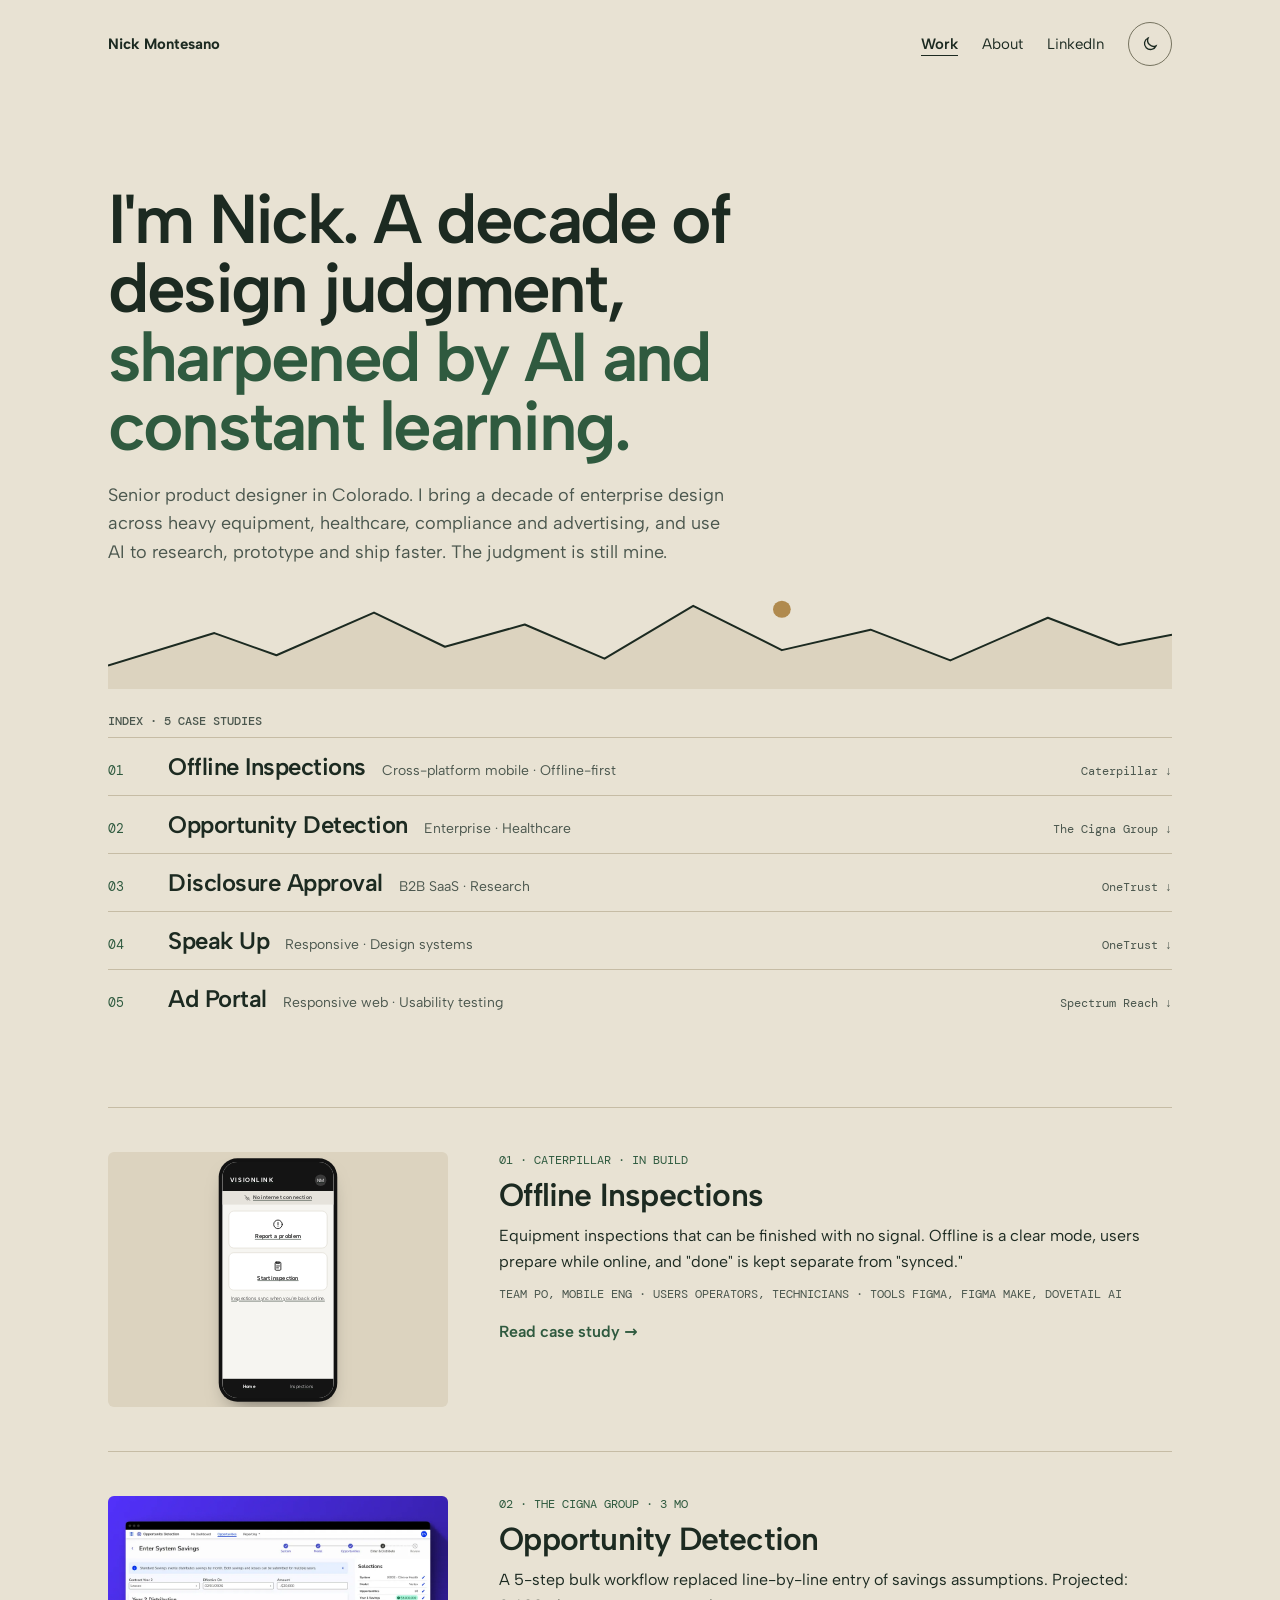
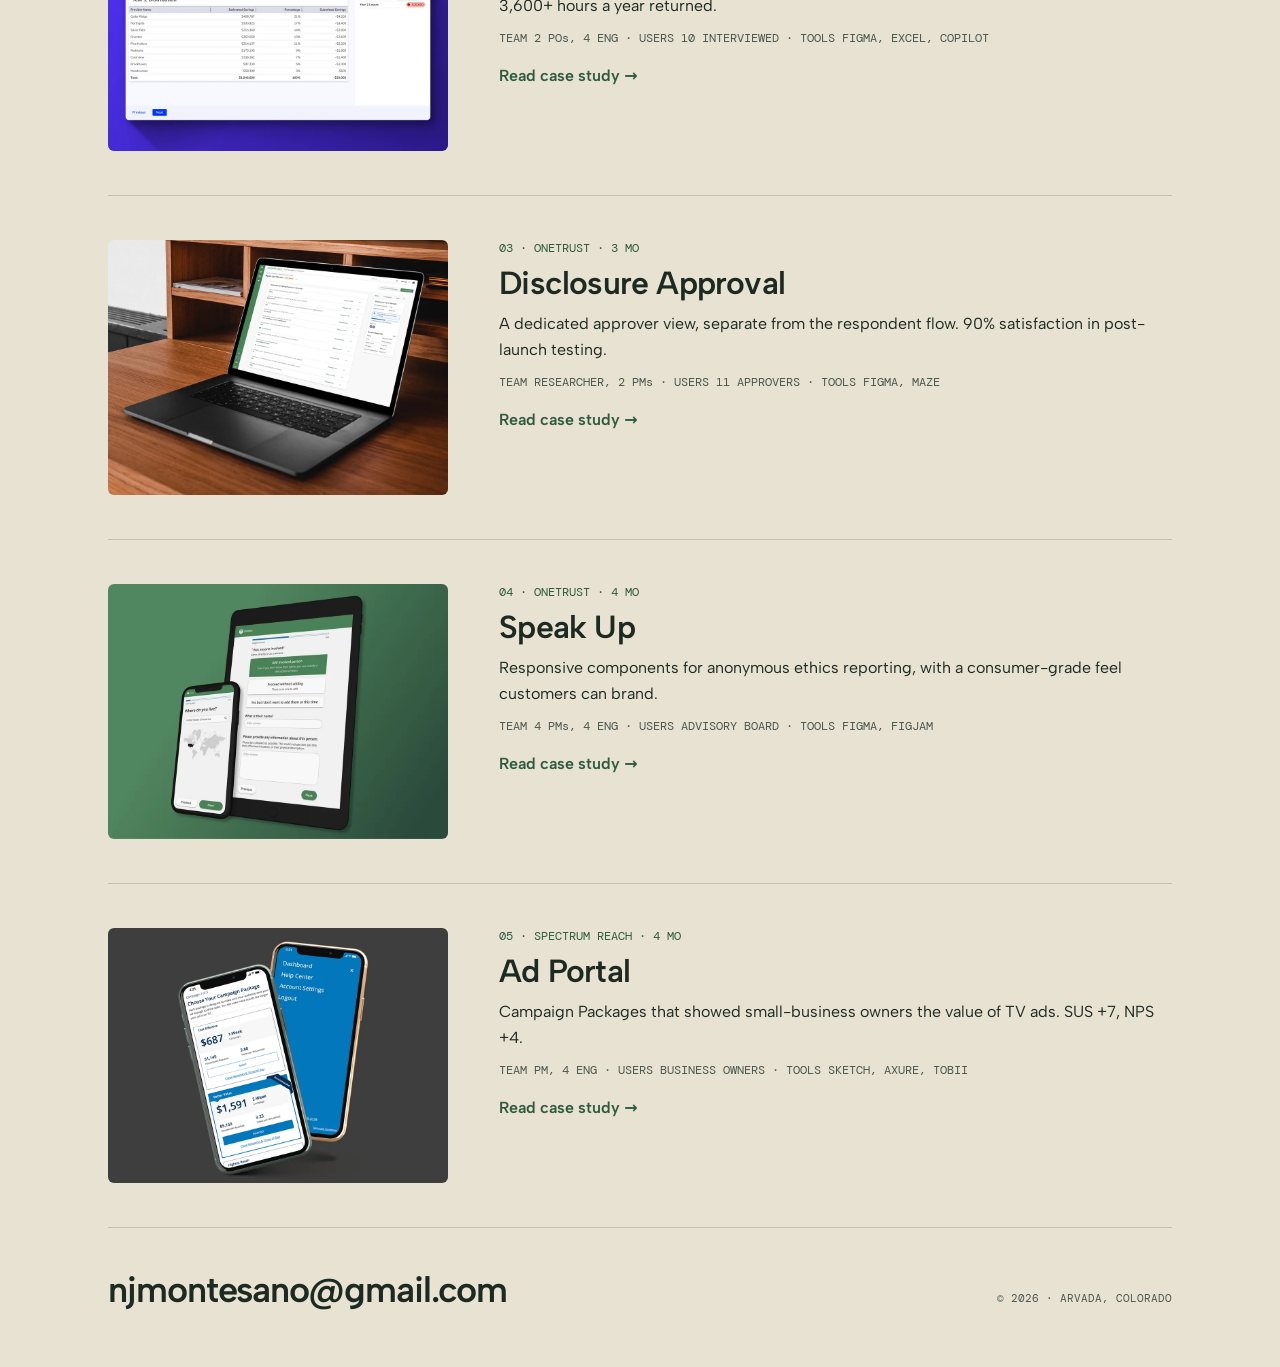
==== index.html @ 4adb637b "Launch V5 portfolio site" ====
<!doctype html>
<html lang="en">
<head>
<meta charset="utf-8">
<meta name="viewport" content="width=device-width, initial-scale=1">
<title>Nick Montesano — Senior Product Designer</title>
<meta name="description" content="Nick Montesano, senior product designer in Colorado. Enterprise UX across heavy equipment, healthcare, compliance and advertising.">
<meta property="og:title" content="Nick Montesano — Senior Product Designer">
<meta property="og:description" content="Nick Montesano, senior product designer in Colorado. Enterprise UX across heavy equipment, healthcare, compliance and advertising.">
<meta property="og:image" content="https://nickmontesano.com/og.jpg">
<meta property="og:type" content="website">
<meta name="twitter:card" content="summary_large_image">
<link rel="icon" href="/favicon.svg" type="image/svg+xml">
<script>try{var t=localStorage.getItem('theme');if(t)document.documentElement.dataset.theme=t;}catch(e){}</script>
<link rel="preconnect" href="https://fonts.googleapis.com">
<link rel="preconnect" href="https://fonts.gstatic.com" crossorigin>
<link href="https://fonts.googleapis.com/css2?family=Albert+Sans:wght@400;500;600;700&family=DM+Mono:wght@400;500&display=swap" rel="stylesheet">
<link rel="stylesheet" href="/site.css">
<style>.ph{flex:none;width:228px;height:468px;border-radius:36px;background:#121212;padding:7px;box-sizing:border-box;box-shadow:0 22px 40px -22px rgba(0,0,0,.55)}
.scr{width:100%;height:100%;border-radius:29px;overflow:hidden;background:#F6F5F1;color:#1B1B1B;display:flex;flex-direction:column;position:relative;font-family:'Albert Sans',system-ui,sans-serif;font-size:11px;line-height:1.35}
.hd{background:#141414;color:#fff;padding:24px 14px 10px;display:flex;justify-content:space-between;align-items:center}
.logo{font-weight:700;letter-spacing:.16em;font-size:12px}
.av{width:22px;height:22px;border-radius:50%;background:#3A3A3A;color:#fff;font-size:9px;display:flex;align-items:center;justify-content:center}
.off{display:flex;gap:5px;justify-content:center;align-items:center;padding:6px;background:#E6E3DC;font-size:10px;font-weight:600;color:#333}
.bd{flex:1;padding:12px;display:flex;flex-direction:column;gap:8px;overflow:hidden}
.card{background:#fff;border:1px solid #D6D2C8;border-radius:10px;padding:14px;display:flex;flex-direction:column;align-items:center;gap:6px;font-weight:600}
.nav{background:#141414;color:#BDBDBD;display:flex;justify-content:space-around;padding:9px 6px 16px;font-size:9px}
.nav .on{color:#fff;font-weight:700}
.row{background:#fff;border:1px solid #E1DED6;border-radius:8px;padding:8px 10px;display:flex;justify-content:space-between;align-items:center;gap:6px}
.row b{display:block;font-size:10.5px}
.sub{color:#555;font-size:9.5px}
.chip{flex:none;font-size:8.5px;font-weight:700;color:#1D5A32;background:#E1F1E5;border:1px solid #9CC9A8;border-radius:99px;padding:2px 6px}
.chip.wait{color:#6B4700;background:#FBEFD2;border-color:#E2C27A}
.seg{display:flex;background:#E6E3DC;border-radius:99px;padding:3px}
.seg span{flex:1;text-align:center;padding:5px;border-radius:99px;font-weight:600}
.seg .on{background:#141414;color:#fff}
.lab{font-size:8.5px;font-weight:700;letter-spacing:.07em;color:#555;text-transform:uppercase;margin-top:2px}
.srch{background:#fff;border:1px solid #D6D2C8;border-radius:99px;padding:6px 10px;color:#555}
.info{background:#E7EEF7;border:1px solid #A9BED8;border-radius:8px;padding:8px;font-size:9.5px;color:#1F3550}
.btnp{background:#F2B300;color:#141414;border-radius:8px;padding:9px;text-align:center;font-weight:700}
.btns{border:1px solid #141414;border-radius:8px;padding:9px;text-align:center;font-weight:700;background:#fff}
.empty{flex:1;display:flex;flex-direction:column;align-items:center;justify-content:center;text-align:center;gap:8px;padding:18px}
.empty .ic{width:56px;height:56px;border-radius:50%;background:#E6E3DC;display:flex;align-items:center;justify-content:center}
.del{color:#A1251C;font-weight:600;font-size:9.5px}
.ttl{background:#fff;padding:24px 14px 10px;text-align:center;font-weight:700;font-size:12px}
.tabs{display:flex;background:#fff;border-bottom:1px solid #E1DED6}
.tabs span{flex:1;text-align:center;padding:8px 4px;font-weight:600;color:#555}
.tabs .on{color:#141414;box-shadow:inset 0 -2px 0 #F2B300}
.qa{display:grid;grid-template-columns:repeat(4,1fr);gap:5px}
.qa span{background:#fff;border:1px solid #D6D2C8;border-radius:8px;padding:10px 2px;text-align:center;font-size:8.5px;font-weight:600}
.dim{position:absolute;inset:0;background:rgba(10,10,10,.55);display:flex;align-items:center;justify-content:center;padding:14px}
.dlg{background:#fff;border-radius:12px;padding:14px;display:flex;flex-direction:column;gap:8px;width:100%;box-sizing:border-box}
.toast{background:#E1F1E5;border:1px solid #9CC9A8;color:#1D5A32;border-radius:8px;padding:7px 9px;font-size:9.5px;font-weight:600}
</style>
<script src="/site.js" defer></script>
</head>
<body>
<a class="skip" href="#main">Skip to content</a>
<div class="wrap">
<header class="top">
<a href="/" class="brand">Nick Montesano</a>
<div class="top-r">
<nav aria-label="Primary"><a href="/" aria-current="page">Work</a><a href="/about">About</a><a href="https://www.linkedin.com/in/nick-montesano">LinkedIn</a></nav>
<button type="button" class="toggle" data-toggle aria-label="Switch to dark mode"><svg aria-hidden="true" viewBox="0 0 24 24" fill="none" stroke="currentColor" stroke-width="1.8" stroke-linecap="round"><path class="i-moon" d="M20 14.5A8 8 0 0 1 9.5 4a8 8 0 1 0 10.5 10.5Z"></path><path class="i-sun" d="M12 4V2 M12 22v-2 M4 12H2 M22 12h-2 M5.6 5.6 4.2 4.2 M19.8 19.8l-1.4-1.4 M5.6 18.4l-1.4 1.4 M19.8 4.2l-1.4 1.4 M12 8a4 4 0 1 0 0 8a4 4 0 1 0 0-8"></path></svg></button>
</div>
</header>
<main id="main">
<section class="intro">
<h1>I'm Nick. A decade of design judgment, <span class="acc">sharpened by AI and constant learning.</span></h1>
<p>Senior product designer in Colorado. I bring a decade of enterprise design across heavy equipment, healthcare, compliance and advertising, and use AI to research, prototype and ship faster. The judgment is still mine.</p>
</section>
<svg class="ridge-svg" aria-hidden="true" viewBox="0 0 1200 120" preserveAspectRatio="none" fill="none">
<path d="M0 120 L0 92 L120 54 L190 80 L300 30 L380 70 L470 44 L560 84 L660 22 L760 74 L860 50 L950 86 L1060 36 L1140 68 L1200 56 L1200 120 Z" fill="var(--surface)"></path>
<path class="ridge" d="M0 92 L120 54 L190 80 L300 30 L380 70 L470 44 L560 84 L660 22 L760 74 L860 50 L950 86 L1060 36 L1140 68 L1200 56" stroke="var(--ink)" stroke-width="2" stroke-linejoin="round" vector-effect="non-scaling-stroke"></path>
<circle cx="760" cy="26" r="10" fill="var(--tan)"></circle>
</svg>
<nav class="index" aria-labelledby="s-index">
<h2 id="s-index" class="mono small mut">INDEX · 5 CASE STUDIES</h2>
<a class="idx-row lnk" href="#offline-inspections"><span class="mono acc">01</span><span class="row-m"><span class="row-t">Offline Inspections</span><span class="row-g">Cross-platform mobile · Offline-first</span></span><span class="mono small mut">Caterpillar <span class="arw">↓</span></span></a><a class="idx-row lnk" href="#opportunity-detection"><span class="mono acc">02</span><span class="row-m"><span class="row-t">Opportunity Detection</span><span class="row-g">Enterprise · Healthcare</span></span><span class="mono small mut">The Cigna Group <span class="arw">↓</span></span></a><a class="idx-row lnk" href="#disclosure-approval"><span class="mono acc">03</span><span class="row-m"><span class="row-t">Disclosure Approval</span><span class="row-g">B2B SaaS · Research</span></span><span class="mono small mut">OneTrust <span class="arw">↓</span></span></a><a class="idx-row lnk" href="#speak-up"><span class="mono acc">04</span><span class="row-m"><span class="row-t">Speak Up</span><span class="row-g">Responsive · Design systems</span></span><span class="mono small mut">OneTrust <span class="arw">↓</span></span></a><a class="idx-row lnk" href="#ad-portal"><span class="mono acc">05</span><span class="row-m"><span class="row-t">Ad Portal</span><span class="row-g">Responsive web · Usability testing</span></span><span class="mono small mut">Spectrum Reach <span class="arw">↓</span></span></a>
</nav>
<section aria-label="Case studies" class="projs">
<article id="offline-inspections" class="rise proj">
<a class="thumb-wrap" href="/offline-inspections" tabindex="-1" aria-hidden="true"><div class="thumb"><div class="thumb-phone" aria-hidden="true"><div class="ph"><div class="scr">
<div class="hd"><span class="logo">VISIONLINK</span><span class="av">NM</span></div>
<div class="off"><svg viewBox="0 0 24 24" width="12" height="12" fill="none" stroke="currentColor" stroke-width="2" stroke-linecap="round"><path d="M2 2l20 20M8.5 16.5a5 5 0 0 1 7 0M5 12.6a10 10 0 0 1 4-2.4M19 12.6a10 10 0 0 0-2.5-1.7M12 20h.01"></path></svg>No internet connection</div>
<div class="bd">
<div class="card"><svg viewBox="0 0 24 24" width="22" height="22" fill="none" stroke="currentColor" stroke-width="1.8" stroke-linecap="round"><circle cx="12" cy="12" r="9"></circle><path d="M12 8v5M12 16h.01"></path></svg>Report a problem</div>
<div class="card"><svg viewBox="0 0 24 24" width="22" height="22" fill="none" stroke="currentColor" stroke-width="1.8" stroke-linecap="round"><rect x="6" y="4" width="12" height="17" rx="2"></rect><path d="M9 4h6v3H9zM9 12h6M9 16h4"></path></svg>Start inspection</div>
<p class="sub" style="margin: 2px 0 0; text-align: center">Inspections sync when you're back online.</p>
</div>
<div class="nav"><span class="on">Home</span><span>Inspections</span></div>
</div></div></div></div></a>
<div class="proj-b">
<span class="mono acc small">01 · CATERPILLAR · IN BUILD</span>
<h2>Offline Inspections</h2>
<p>Equipment inspections that can be finished with no signal. Offline is a clear mode, users prepare while online, and &quot;done&quot; is kept separate from &quot;synced.&quot;</p>
<p class="mono small mut">TEAM PO, MOBILE ENG · USERS OPERATORS, TECHNICIANS · TOOLS FIGMA, FIGMA MAKE, DOVETAIL AI</p>
<a class="lnk cta" href="/offline-inspections"><span class="ul">Read case study</span> <span class="arw">→</span></a>
</div>
</article><article id="opportunity-detection" class="rise proj">
<a class="thumb-wrap" href="/opportunity-detection" tabindex="-1" aria-hidden="true"><div class="thumb"><img src="/thumb-opportunity-detection.webp" width="1000" height="750" loading="lazy" decoding="async" alt=""></div></a>
<div class="proj-b">
<span class="mono acc small">02 · THE CIGNA GROUP · 3 MO</span>
<h2>Opportunity Detection</h2>
<p>A 5-step bulk workflow replaced line-by-line entry of savings assumptions. Projected: 3,600+ hours a year returned.</p>
<p class="mono small mut">TEAM 2 POs, 4 ENG · USERS 10 INTERVIEWED · TOOLS FIGMA, EXCEL, COPILOT</p>
<a class="lnk cta" href="/opportunity-detection"><span class="ul">Read case study</span> <span class="arw">→</span></a>
</div>
</article><article id="disclosure-approval" class="rise proj">
<a class="thumb-wrap" href="/disclosure-approval" tabindex="-1" aria-hidden="true"><div class="thumb"><img src="/thumb-disclosure-approval.webp" width="1000" height="750" loading="lazy" decoding="async" alt=""></div></a>
<div class="proj-b">
<span class="mono acc small">03 · ONETRUST · 3 MO</span>
<h2>Disclosure Approval</h2>
<p>A dedicated approver view, separate from the respondent flow. 90% satisfaction in post-launch testing.</p>
<p class="mono small mut">TEAM RESEARCHER, 2 PMs · USERS 11 APPROVERS · TOOLS FIGMA, MAZE</p>
<a class="lnk cta" href="/disclosure-approval"><span class="ul">Read case study</span> <span class="arw">→</span></a>
</div>
</article><article id="speak-up" class="rise proj">
<a class="thumb-wrap" href="/speak-up" tabindex="-1" aria-hidden="true"><div class="thumb"><img src="/thumb-speak-up.webp" width="1000" height="750" loading="lazy" decoding="async" alt=""></div></a>
<div class="proj-b">
<span class="mono acc small">04 · ONETRUST · 4 MO</span>
<h2>Speak Up</h2>
<p>Responsive components for anonymous ethics reporting, with a consumer-grade feel customers can brand.</p>
<p class="mono small mut">TEAM 4 PMs, 4 ENG · USERS ADVISORY BOARD · TOOLS FIGMA, FIGJAM</p>
<a class="lnk cta" href="/speak-up"><span class="ul">Read case study</span> <span class="arw">→</span></a>
</div>
</article><article id="ad-portal" class="rise proj">
<a class="thumb-wrap" href="/ad-portal" tabindex="-1" aria-hidden="true"><div class="thumb"><img src="/thumb-ad-portal.webp" width="1000" height="750" loading="lazy" decoding="async" alt=""></div></a>
<div class="proj-b">
<span class="mono acc small">05 · SPECTRUM REACH · 4 MO</span>
<h2>Ad Portal</h2>
<p>Campaign Packages that showed small-business owners the value of TV ads. SUS +7, NPS +4.</p>
<p class="mono small mut">TEAM PM, 4 ENG · USERS BUSINESS OWNERS · TOOLS SKETCH, AXURE, TOBII</p>
<a class="lnk cta" href="/ad-portal"><span class="ul">Read case study</span> <span class="arw">→</span></a>
</div>
</article>
</section>
</main>
<footer class="foot">
<a href="mailto:njmontesano@gmail.com" class="mail">njmontesano@gmail.com</a>
<span class="mono small">© 2026 · ARVADA, COLORADO</span>
</footer>
</div>
</body>
</html>
---- site.css ----
:root{--bg:#E8E2D3;--surface:#DCD3BF;--media:#CFC5AE;--ink:#1C2A21;--muted:#4B574E;--line:#C6BCA5;--ctrl:#76735F;--accent:#2F5A3F;--tan:#B08A4E;--takeBg:#1C2A21;--takeInk:#E8E2D3;--takeNum:#C9A86E;--fast:150ms;--base:300ms;--out:cubic-bezier(.2,.7,.2,1);color-scheme:light}
@media (prefers-color-scheme:dark){:root:not([data-theme="light"]){--bg:#141C17;--surface:#1F2A23;--media:#2A372E;--ink:#E9E2D0;--muted:#AEB4A5;--line:#2F3B33;--ctrl:#6E7D72;--accent:#A7CBAE;--tan:#C9A86E;--takeBg:#C9A86E;--takeInk:#141C17;--takeNum:#141C17;color-scheme:dark}}
:root[data-theme="dark"]{--bg:#141C17;--surface:#1F2A23;--media:#2A372E;--ink:#E9E2D0;--muted:#AEB4A5;--line:#2F3B33;--ctrl:#6E7D72;--accent:#A7CBAE;--tan:#C9A86E;--takeBg:#C9A86E;--takeInk:#141C17;--takeNum:#141C17;color-scheme:dark}
*{box-sizing:border-box}
html{-webkit-text-size-adjust:100%}
body{margin:0;background:var(--bg);color:var(--ink);font-family:'Albert Sans',system-ui,sans-serif;transition:background-color var(--base) ease,color var(--base) ease}
a{color:inherit}
a:focus-visible,button:focus-visible{outline:2px solid currentColor;outline-offset:3px;border-radius:4px}
img{max-width:100%;height:auto;display:block}
.skip{position:absolute;left:-999px;top:8px;background:var(--ink);color:var(--bg);padding:8px 12px;border-radius:4px;z-index:10}
.skip:focus{left:8px}
.wrap{max-width:1160px;margin:0 auto;padding:0 clamp(16px,4vw,48px)}
.mono{font-family:'DM Mono',monospace}
.small{font-size:12px}
.mut{color:var(--muted)}
.acc{color:var(--accent)}
.lnk{text-decoration:none}
.lnk .arw{display:inline-block;transition:transform var(--fast) var(--out)}
.lnk:hover .arw{transform:translateX(5px)}
.lnk:hover .ul{text-decoration:underline;text-underline-offset:4px}

/* header */
.top{display:flex;flex-wrap:wrap;justify-content:space-between;align-items:center;gap:16px;padding:22px 0;font-size:15px}
.brand{text-decoration:none;font-weight:700}
.top-r{display:flex;flex-wrap:wrap;align-items:center;gap:24px}
.top nav{display:flex;flex-wrap:wrap;gap:24px}
.top nav a{text-decoration:none;padding:10px 0}
.top nav a[aria-current="page"]{text-decoration:underline;text-underline-offset:6px;font-weight:600}
.toggle{width:44px;height:44px;border-radius:50%;border:1px solid var(--ctrl);background:transparent;color:var(--ink);cursor:pointer;display:inline-flex;align-items:center;justify-content:center}
.toggle svg{width:18px;height:18px}
.toggle .i-sun{display:none}
:root[data-theme="dark"] .toggle .i-sun{display:inline}
:root[data-theme="dark"] .toggle .i-moon{display:none}
@media (prefers-color-scheme:dark){:root:not([data-theme]) .toggle .i-sun{display:inline}:root:not([data-theme]) .toggle .i-moon{display:none}}

/* home */
.intro{padding:clamp(48px,8vw,96px) 0 0;display:flex;flex-direction:column;gap:20px}
.intro h1{margin:0;font-weight:600;font-size:clamp(38px,5.4vw,72px);line-height:1;letter-spacing:-.04em;max-width:18ch}
.intro p{margin:0;font-size:18px;line-height:1.6;color:var(--muted);max-width:56ch}
.intro.about h1{font-size:clamp(34px,4.6vw,60px);line-height:1.04;letter-spacing:-.035em;max-width:22ch}
.ridge-svg{display:block;width:100%;height:clamp(56px,8vw,110px);margin-top:20px}
.ridge{stroke-dasharray:1600;stroke-dashoffset:1600;animation:draw 2200ms var(--out) 150ms forwards}
@keyframes draw{to{stroke-dashoffset:0}}
.index{padding:24px 0 clamp(48px,7vw,80px);display:flex;flex-direction:column}
.index h2{margin:0 0 8px;font-weight:500}
.idx-row{display:grid;grid-template-columns:44px minmax(0,1fr) auto;gap:16px;align-items:baseline;padding:14px 0;border-top:1px solid var(--line);transition:padding var(--base) var(--out)}
.idx-row:hover{padding-left:10px}
.idx-row .acc{font-size:13px}
.row-m{display:flex;flex-wrap:wrap;align-items:baseline;gap:4px 16px}
.row-t{font-size:clamp(19px,2vw,24px);font-weight:600;letter-spacing:-.02em}
.row-g{font-size:14px;color:var(--muted)}
.projs{display:flex;flex-direction:column}
.proj{display:flex;flex-wrap:wrap;gap:20px clamp(28px,4vw,56px);align-items:start;padding:clamp(28px,4vw,44px) 0;border-top:1px solid var(--line)}
.thumb-wrap{flex:0 1 340px;min-width:240px;overflow:hidden;border-radius:6px;display:block}
.thumb{aspect-ratio:4/3;background:var(--surface);display:flex;align-items:center;justify-content:center;transition:transform 400ms var(--out);overflow:hidden}
.thumb img{width:100%;height:100%;object-fit:cover}
.proj:hover .thumb{transform:scale(1.03)}
.thumb-phone{transform:scale(.52);transform-origin:center}
.proj-b{flex:1 1 420px;min-width:0;display:flex;flex-direction:column;gap:10px}
.proj-b h2{margin:0;font-weight:600;font-size:clamp(24px,2.6vw,32px);letter-spacing:-.025em;line-height:1.1}
.proj-b p{margin:0;font-size:16px;line-height:1.6}
.proj-b p.mono{font-size:12px}
.cta{align-self:flex-start;font-weight:600;padding:8px 0;color:var(--accent)}
.photos{display:grid;grid-template-columns:repeat(auto-fit,minmax(min(100%,260px),1fr));gap:14px;padding:clamp(32px,5vw,56px) 0 clamp(64px,9vw,112px)}
.ph-card{margin:0;border-radius:6px;overflow:hidden;background:var(--surface);aspect-ratio:4/5}
.ph-card img{width:100%;height:100%;object-fit:cover}

/* case study */
.case-hero{padding:clamp(40px,7vw,88px) 0 28px;display:flex;flex-direction:column;gap:16px}
.case-hero h1{margin:0;font-weight:600;font-size:clamp(40px,6vw,80px);line-height:.98;letter-spacing:-.045em}
.case-hero .sub{margin:0;font-size:clamp(18px,1.7vw,21px);line-height:1.5;color:var(--muted);max-width:52ch}
.eyebrow{font-size:12px;color:var(--accent)}
.fig{margin:8px 0 0;border-radius:6px;overflow:hidden;background:var(--surface)}
.fig.hero{margin:0 0 28px}
.fig img{width:100%}
.take{background:var(--takeBg);color:var(--takeInk);border-radius:6px;padding:clamp(24px,4vw,40px);display:flex;flex-direction:column;gap:22px;margin-bottom:14px}
.take h2{margin:0;font-size:12px;font-weight:500;color:var(--takeNum)}
.take ol{margin:0;padding:0;list-style:none;display:grid;grid-template-columns:repeat(auto-fit,minmax(min(100%,280px),1fr));gap:24px 40px}
.take li{display:flex;flex-direction:column;gap:8px}
.take .num{font-size:36px;font-weight:700;line-height:1;color:var(--takeNum)}
.tk-t{font-size:20px;line-height:1.38;font-weight:600}
.tk-d{font-size:16px;line-height:1.55;opacity:.9}
.case-grid{display:flex;flex-wrap:wrap;gap:40px clamp(40px,6vw,80px);padding:clamp(48px,7vw,88px) 0}
.glance{flex:1 1 240px;max-width:300px;display:flex;flex-direction:column;gap:14px;font-size:15px;line-height:1.5;align-self:flex-start}
@media (min-width:900px){.glance{position:sticky;top:24px}}
.glance h2{margin:0;font-size:12px;font-weight:500;color:var(--muted)}
.glance .g,.glance>div{padding-top:12px;border-top:1px solid var(--line)}
.glance .lab{display:block;font-size:11px;color:var(--muted)}
.glance ul{margin:4px 0 0;padding-left:18px;display:flex;flex-direction:column;gap:2px}
.prose{flex:999 1 560px;min-width:0;display:flex;flex-direction:column;gap:16px;font-size:17px;line-height:1.65}
.prose h2{margin:36px 0 0;font-weight:600;font-size:clamp(24px,2.6vw,32px);letter-spacing:-.03em;line-height:1.12}
.prose h2:first-child{margin-top:0}
.prose p{margin:0;max-width:62ch}
.prose .lead-in{font-weight:600;font-size:19px;margin-top:8px}
.prose ul{margin:0;padding-left:20px;display:flex;flex-direction:column;gap:8px;max-width:62ch}
.prose blockquote{margin:12px 0;padding:4px 0 4px 20px;border-left:3px solid var(--tan);font-size:clamp(20px,2vw,24px);line-height:1.4;font-weight:500}
.prose blockquote p{margin:0}
.prose blockquote cite{display:block;margin-top:10px;font-style:normal;font-size:14px;color:var(--muted)}
.prose.v5{gap:clamp(48px,6vw,72px)}
.prose.v5 h2{margin:0}
.prose.v5 article{display:flex;flex-direction:column;gap:14px}
.block{padding:clamp(48px,7vw,80px) 0;border-top:2px solid var(--ink);display:flex;flex-direction:column;gap:20px}
.block.thin{border-top:1px solid var(--line)}
.block ul{font-size:17px;line-height:1.6}
.sec-t,#c-out{margin:0;font-weight:600;font-size:32px;letter-spacing:-.03em}
.tbl{overflow-x:auto;border:1px solid var(--line);border-radius:6px}
.tbl table{width:100%;min-width:560px;border-collapse:collapse;font-size:16px;line-height:1.5}
.tbl th{text-align:left;font-size:12px;color:var(--muted);padding:12px 16px;font-weight:500}
.tbl td{padding:14px 16px;border-top:1px solid var(--line)}
.tbl .ov{font-size:24px;font-weight:600;letter-spacing:-.03em;white-space:nowrap}
.tbl .oc{font-size:12px;color:var(--accent)}
.lrn{display:grid;grid-template-columns:repeat(auto-fit,minmax(min(100%,260px),1fr));gap:8px 32px;padding:18px 0;border-top:1px solid var(--line)}
.lrn-t{margin:0;font-size:20px;line-height:1.35;font-weight:600}
.lrn-d{margin:0;font-size:16px;line-height:1.6;color:var(--muted)}
.next{display:flex;flex-wrap:wrap;justify-content:space-between;align-items:baseline;gap:16px;padding:40px 0 56px;border-top:2px solid var(--ink)}
.next>span:first-child{display:flex;flex-direction:column;gap:6px}
.next-t{font-size:clamp(28px,4vw,48px);font-weight:600;letter-spacing:-.04em}
.next .arw{font-size:32px}

/* footer */
.foot{padding:40px 0 56px;border-top:1px solid var(--line);display:flex;flex-wrap:wrap;justify-content:space-between;align-items:baseline;gap:20px}
.mail{font-size:clamp(22px,3vw,36px);font-weight:600;letter-spacing:-.03em;text-decoration:none;overflow-wrap:anywhere}
.foot .small{font-size:11px;color:var(--muted)}

@supports (animation-timeline:view()){
.rise{animation:up linear both;animation-timeline:view();animation-range:entry 0% entry 40%}
@keyframes up{from{opacity:0;transform:translateY(14px)}to{opacity:1;transform:none}}
}
@media (prefers-reduced-motion:reduce){*,*::before,*::after{animation:none!important;transition:none!important}.ridge{stroke-dashoffset:0}}
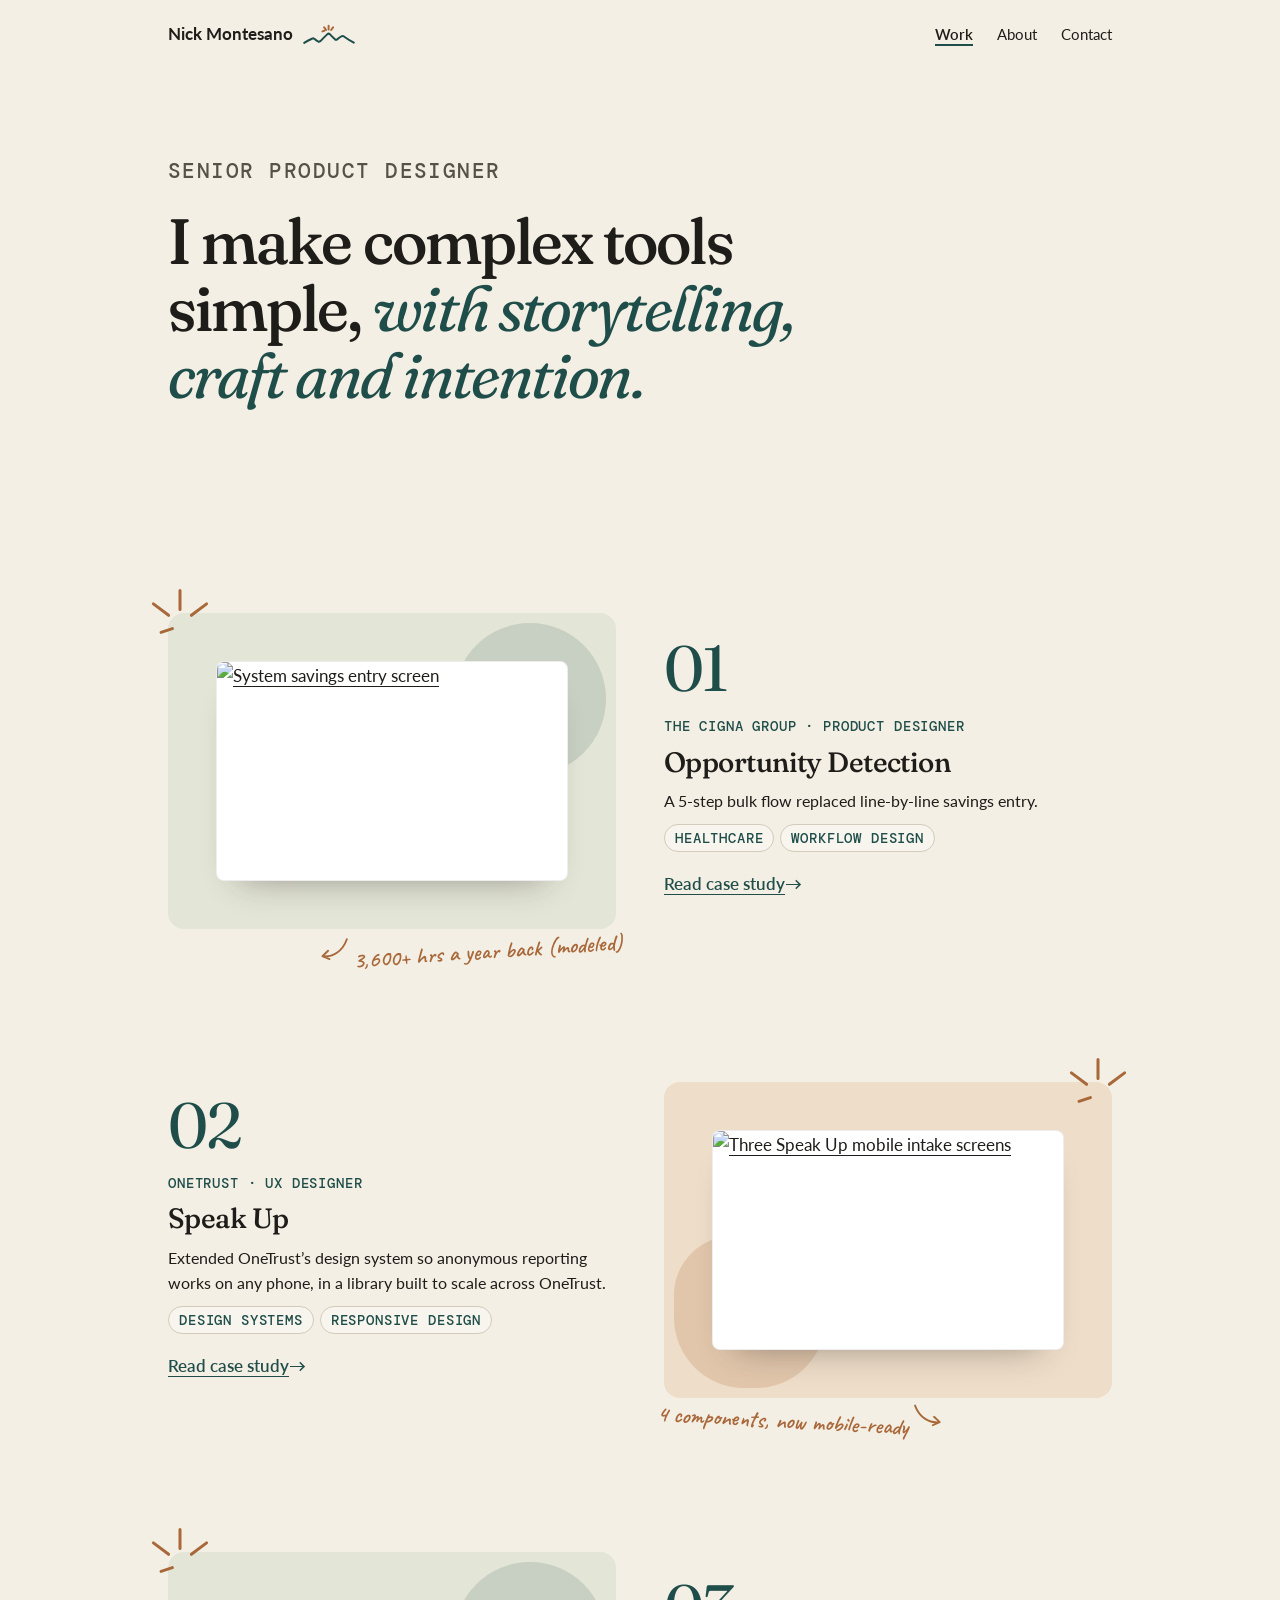
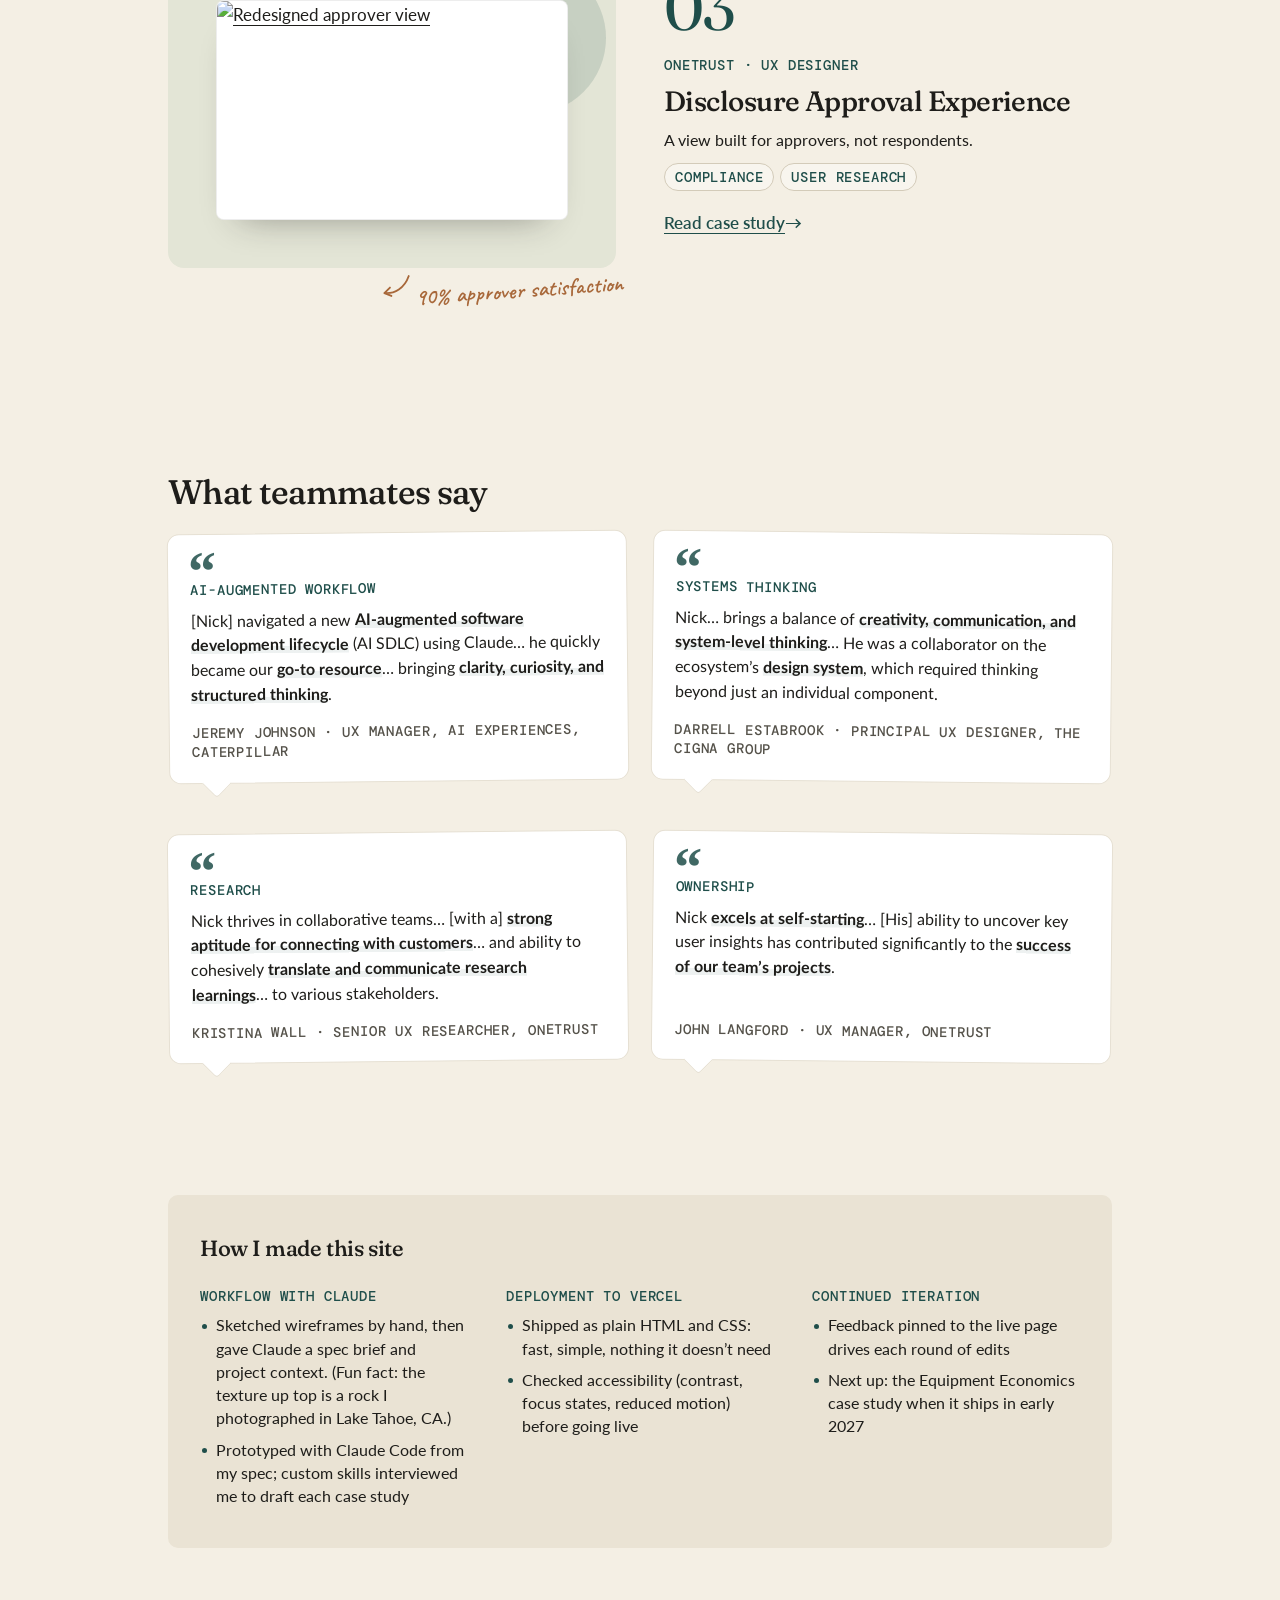
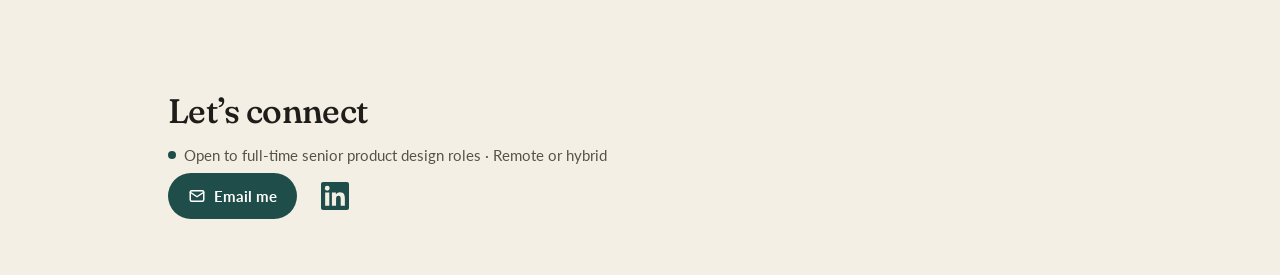
==== commit 5f42ae9c: "Add files via upload" ====
--- a/index.html
+++ b/index.html
@@ -1,145 +1,187 @@
-<!doctype html>
+<!DOCTYPE html>
 <html lang="en">
 <head>
 <meta charset="utf-8">
 <meta name="viewport" content="width=device-width, initial-scale=1">
-<title>Nick Montesano — Senior Product Designer</title>
-<meta name="description" content="Nick Montesano, senior product designer in Colorado. Enterprise UX across heavy equipment, healthcare, compliance and advertising.">
-<meta property="og:title" content="Nick Montesano — Senior Product Designer">
-<meta property="og:description" content="Nick Montesano, senior product designer in Colorado. Enterprise UX across heavy equipment, healthcare, compliance and advertising.">
-<meta property="og:image" content="https://nickmontesano.com/og.jpg">
-<meta property="og:type" content="website">
+<title>Nick Montesano - Senior Product Designer</title>
+<meta name="description" content="Senior Product Designer · enterprise UX, design systems, user research and AI-assisted prototyping">
+<link rel="preconnect" href="https://fonts.googleapis.com"><link rel="preconnect" href="https://fonts.gstatic.com" crossorigin>
+<link href="https://fonts.googleapis.com/css2?family=Lato:ital,wght@0,300;0,400;0,700;0,900;1,400&family=DM+Mono:wght@400;500&family=Fraunces:ital,opsz,wght@0,9..144,400..600;1,9..144,400..600&family=Caveat:wght@500;600&display=swap" rel="stylesheet">
+<link rel="stylesheet" href="styles.css"><link rel="stylesheet" href="v12.css"><link rel="stylesheet" href="fx.css">
+<link rel="icon" href="favicon.svg" type="image/svg+xml">
+<style>.made-list{list-style:none;margin:8px 0 0;padding:0}.made-list li{position:relative;padding-left:16px;margin:0 0 8px;font-size:15.5px;line-height:1.5}.made-list li::before{content:"";position:absolute;left:2px;top:.62em;width:5px;height:5px;border-radius:50%;background:var(--accent)}</style>
+<meta property="og:title" content="Nick Montesano - Senior Product Designer">
+<meta property="og:description" content="Senior Product Designer · enterprise UX, design systems, user research and AI-assisted prototyping">
+<meta property="og:image" content="https://nickmontesano.com/og.png">
 <meta name="twitter:card" content="summary_large_image">
-<link rel="icon" href="/favicon.svg" type="image/svg+xml">
-<script>try{var t=localStorage.getItem('theme');if(t)document.documentElement.dataset.theme=t;}catch(e){}</script>
-<link rel="preconnect" href="https://fonts.googleapis.com">
-<link rel="preconnect" href="https://fonts.gstatic.com" crossorigin>
-<link href="https://fonts.googleapis.com/css2?family=Albert+Sans:wght@400;500;600;700&family=DM+Mono:wght@400;500&display=swap" rel="stylesheet">
-<link rel="stylesheet" href="/site.css">
-<style>.ph{flex:none;width:228px;height:468px;border-radius:36px;background:#121212;padding:7px;box-sizing:border-box;box-shadow:0 22px 40px -22px rgba(0,0,0,.55)}
-.scr{width:100%;height:100%;border-radius:29px;overflow:hidden;background:#F6F5F1;color:#1B1B1B;display:flex;flex-direction:column;position:relative;font-family:'Albert Sans',system-ui,sans-serif;font-size:11px;line-height:1.35}
-.hd{background:#141414;color:#fff;padding:24px 14px 10px;display:flex;justify-content:space-between;align-items:center}
-.logo{font-weight:700;letter-spacing:.16em;font-size:12px}
-.av{width:22px;height:22px;border-radius:50%;background:#3A3A3A;color:#fff;font-size:9px;display:flex;align-items:center;justify-content:center}
-.off{display:flex;gap:5px;justify-content:center;align-items:center;padding:6px;background:#E6E3DC;font-size:10px;font-weight:600;color:#333}
-.bd{flex:1;padding:12px;display:flex;flex-direction:column;gap:8px;overflow:hidden}
-.card{background:#fff;border:1px solid #D6D2C8;border-radius:10px;padding:14px;display:flex;flex-direction:column;align-items:center;gap:6px;font-weight:600}
-.nav{background:#141414;color:#BDBDBD;display:flex;justify-content:space-around;padding:9px 6px 16px;font-size:9px}
-.nav .on{color:#fff;font-weight:700}
-.row{background:#fff;border:1px solid #E1DED6;border-radius:8px;padding:8px 10px;display:flex;justify-content:space-between;align-items:center;gap:6px}
-.row b{display:block;font-size:10.5px}
-.sub{color:#555;font-size:9.5px}
-.chip{flex:none;font-size:8.5px;font-weight:700;color:#1D5A32;background:#E1F1E5;border:1px solid #9CC9A8;border-radius:99px;padding:2px 6px}
-.chip.wait{color:#6B4700;background:#FBEFD2;border-color:#E2C27A}
-.seg{display:flex;background:#E6E3DC;border-radius:99px;padding:3px}
-.seg span{flex:1;text-align:center;padding:5px;border-radius:99px;font-weight:600}
-.seg .on{background:#141414;color:#fff}
-.lab{font-size:8.5px;font-weight:700;letter-spacing:.07em;color:#555;text-transform:uppercase;margin-top:2px}
-.srch{background:#fff;border:1px solid #D6D2C8;border-radius:99px;padding:6px 10px;color:#555}
-.info{background:#E7EEF7;border:1px solid #A9BED8;border-radius:8px;padding:8px;font-size:9.5px;color:#1F3550}
-.btnp{background:#F2B300;color:#141414;border-radius:8px;padding:9px;text-align:center;font-weight:700}
-.btns{border:1px solid #141414;border-radius:8px;padding:9px;text-align:center;font-weight:700;background:#fff}
-.empty{flex:1;display:flex;flex-direction:column;align-items:center;justify-content:center;text-align:center;gap:8px;padding:18px}
-.empty .ic{width:56px;height:56px;border-radius:50%;background:#E6E3DC;display:flex;align-items:center;justify-content:center}
-.del{color:#A1251C;font-weight:600;font-size:9.5px}
-.ttl{background:#fff;padding:24px 14px 10px;text-align:center;font-weight:700;font-size:12px}
-.tabs{display:flex;background:#fff;border-bottom:1px solid #E1DED6}
-.tabs span{flex:1;text-align:center;padding:8px 4px;font-weight:600;color:#555}
-.tabs .on{color:#141414;box-shadow:inset 0 -2px 0 #F2B300}
-.qa{display:grid;grid-template-columns:repeat(4,1fr);gap:5px}
-.qa span{background:#fff;border:1px solid #D6D2C8;border-radius:8px;padding:10px 2px;text-align:center;font-size:8.5px;font-weight:600}
-.dim{position:absolute;inset:0;background:rgba(10,10,10,.55);display:flex;align-items:center;justify-content:center;padding:14px}
-.dlg{background:#fff;border-radius:12px;padding:14px;display:flex;flex-direction:column;gap:8px;width:100%;box-sizing:border-box}
-.toast{background:#E1F1E5;border:1px solid #9CC9A8;color:#1D5A32;border-radius:8px;padding:7px 9px;font-size:9.5px;font-weight:600}
-</style>
-<script src="/site.js" defer></script>
+<script defer src="/_vercel/insights/script.js"></script>
 </head>
-<body>
+<body class="page-work layout-a">
 <a class="skip" href="#main">Skip to content</a>
-<div class="wrap">
-<header class="top">
-<a href="/" class="brand">Nick Montesano</a>
-<div class="top-r">
-<nav aria-label="Primary"><a href="/" aria-current="page">Work</a><a href="/about">About</a><a href="https://www.linkedin.com/in/nick-montesano">LinkedIn</a></nav>
-<button type="button" class="toggle" data-toggle aria-label="Switch to dark mode"><svg aria-hidden="true" viewBox="0 0 24 24" fill="none" stroke="currentColor" stroke-width="1.8" stroke-linecap="round"><path class="i-moon" d="M20 14.5A8 8 0 0 1 9.5 4a8 8 0 1 0 10.5 10.5Z"></path><path class="i-sun" d="M12 4V2 M12 22v-2 M4 12H2 M22 12h-2 M5.6 5.6 4.2 4.2 M19.8 19.8l-1.4-1.4 M5.6 18.4l-1.4 1.4 M19.8 4.2l-1.4 1.4 M12 8a4 4 0 1 0 0 8a4 4 0 1 0 0-8"></path></svg></button>
+<div class="top">
+<header class="wrap site-head">
+  <a class="name" href="index.html"><svg class="mark" viewBox="-4 -36 268 98" aria-hidden="true"><path class="r" d="M2 56 Q24 43 42 35 Q48 31 54 35 Q65 45 75 50 Q80 52 86 47 Q105 27 122 11 Q128 6 134 11 Q149 27 161 38 Q166 42 172 38 Q185 28 196 22 Q201 19 207 23 Q232 41 258 55"/><path class="s" d="M128 -32 L128 -13 M105 -24 L115 -10 M151 -24 L141 -10 M96 -3 L106 -6"/></svg>Nick Montesano</a>
+  <nav aria-label="Primary"><a href="index.html" aria-current="page">Work</a><a href="about.html">About</a><a href="contact.html">Contact</a></nav>
+</header>
+<section class="wrap home-hero h2col h1col" id="hero">
+  <div class="hero-main">
+    <p class="hero-eyebrow mono">Senior Product Designer</p>
+    <h1>I make complex tools simple, <span class="acc">with storytelling, craft and intention.</span></h1>
+  </div>
+</section>
 </div>
-</header>
 <main id="main">
-<section class="intro">
-<h1>I'm Nick. A decade of design judgment, <span class="acc">sharpened by AI and constant learning.</span></h1>
-<p>Senior product designer in Colorado. I bring a decade of enterprise design across heavy equipment, healthcare, compliance and advertising, and use AI to research, prototype and ship faster. The judgment is still mine.</p>
-</section>
-<svg class="ridge-svg" aria-hidden="true" viewBox="0 0 1200 120" preserveAspectRatio="none" fill="none">
-<path d="M0 120 L0 92 L120 54 L190 80 L300 30 L380 70 L470 44 L560 84 L660 22 L760 74 L860 50 L950 86 L1060 36 L1140 68 L1200 56 L1200 120 Z" fill="var(--surface)"></path>
-<path class="ridge" d="M0 92 L120 54 L190 80 L300 30 L380 70 L470 44 L560 84 L660 22 L760 74 L860 50 L950 86 L1060 36 L1140 68 L1200 56" stroke="var(--ink)" stroke-width="2" stroke-linejoin="round" vector-effect="non-scaling-stroke"></path>
-<circle cx="760" cy="26" r="10" fill="var(--tan)"></circle>
-</svg>
-<nav class="index" aria-labelledby="s-index">
-<h2 id="s-index" class="mono small mut">INDEX · 5 CASE STUDIES</h2>
-<a class="idx-row lnk" href="#offline-inspections"><span class="mono acc">01</span><span class="row-m"><span class="row-t">Offline Inspections</span><span class="row-g">Cross-platform mobile · Offline-first</span></span><span class="mono small mut">Caterpillar <span class="arw">↓</span></span></a><a class="idx-row lnk" href="#opportunity-detection"><span class="mono acc">02</span><span class="row-m"><span class="row-t">Opportunity Detection</span><span class="row-g">Enterprise · Healthcare</span></span><span class="mono small mut">The Cigna Group <span class="arw">↓</span></span></a><a class="idx-row lnk" href="#disclosure-approval"><span class="mono acc">03</span><span class="row-m"><span class="row-t">Disclosure Approval</span><span class="row-g">B2B SaaS · Research</span></span><span class="mono small mut">OneTrust <span class="arw">↓</span></span></a><a class="idx-row lnk" href="#speak-up"><span class="mono acc">04</span><span class="row-m"><span class="row-t">Speak Up</span><span class="row-g">Responsive · Design systems</span></span><span class="mono small mut">OneTrust <span class="arw">↓</span></span></a><a class="idx-row lnk" href="#ad-portal"><span class="mono acc">05</span><span class="row-m"><span class="row-t">Ad Portal</span><span class="row-g">Responsive web · Usability testing</span></span><span class="mono small mut">Spectrum Reach <span class="arw">↓</span></span></a>
-</nav>
-<section aria-label="Case studies" class="projs">
-<article id="offline-inspections" class="rise proj">
-<a class="thumb-wrap" href="/offline-inspections" tabindex="-1" aria-hidden="true"><div class="thumb"><div class="thumb-phone" aria-hidden="true"><div class="ph"><div class="scr">
-<div class="hd"><span class="logo">VISIONLINK</span><span class="av">NM</span></div>
-<div class="off"><svg viewBox="0 0 24 24" width="12" height="12" fill="none" stroke="currentColor" stroke-width="2" stroke-linecap="round"><path d="M2 2l20 20M8.5 16.5a5 5 0 0 1 7 0M5 12.6a10 10 0 0 1 4-2.4M19 12.6a10 10 0 0 0-2.5-1.7M12 20h.01"></path></svg>No internet connection</div>
-<div class="bd">
-<div class="card"><svg viewBox="0 0 24 24" width="22" height="22" fill="none" stroke="currentColor" stroke-width="1.8" stroke-linecap="round"><circle cx="12" cy="12" r="9"></circle><path d="M12 8v5M12 16h.01"></path></svg>Report a problem</div>
-<div class="card"><svg viewBox="0 0 24 24" width="22" height="22" fill="none" stroke="currentColor" stroke-width="1.8" stroke-linecap="round"><rect x="6" y="4" width="12" height="17" rx="2"></rect><path d="M9 4h6v3H9zM9 12h6M9 16h4"></path></svg>Start inspection</div>
-<p class="sub" style="margin: 2px 0 0; text-align: center">Inspections sync when you're back online.</p>
-</div>
-<div class="nav"><span class="on">Home</span><span>Inspections</span></div>
-</div></div></div></div></a>
-<div class="proj-b">
-<span class="mono acc small">01 · CATERPILLAR · IN BUILD</span>
-<h2>Offline Inspections</h2>
-<p>Equipment inspections that can be finished with no signal. Offline is a clear mode, users prepare while online, and &quot;done&quot; is kept separate from &quot;synced.&quot;</p>
-<p class="mono small mut">TEAM PO, MOBILE ENG · USERS OPERATORS, TECHNICIANS · TOOLS FIGMA, FIGMA MAKE, DOVETAIL AI</p>
-<a class="lnk cta" href="/offline-inspections"><span class="ul">Read case study</span> <span class="arw">→</span></a>
-</div>
-</article><article id="opportunity-detection" class="rise proj">
-<a class="thumb-wrap" href="/opportunity-detection" tabindex="-1" aria-hidden="true"><div class="thumb"><img src="/thumb-opportunity-detection.webp" width="1000" height="750" loading="lazy" decoding="async" alt=""></div></a>
-<div class="proj-b">
-<span class="mono acc small">02 · THE CIGNA GROUP · 3 MO</span>
-<h2>Opportunity Detection</h2>
-<p>A 5-step bulk workflow replaced line-by-line entry of savings assumptions. Projected: 3,600+ hours a year returned.</p>
-<p class="mono small mut">TEAM 2 POs, 4 ENG · USERS 10 INTERVIEWED · TOOLS FIGMA, EXCEL, COPILOT</p>
-<a class="lnk cta" href="/opportunity-detection"><span class="ul">Read case study</span> <span class="arw">→</span></a>
-</div>
-</article><article id="disclosure-approval" class="rise proj">
-<a class="thumb-wrap" href="/disclosure-approval" tabindex="-1" aria-hidden="true"><div class="thumb"><img src="/thumb-disclosure-approval.webp" width="1000" height="750" loading="lazy" decoding="async" alt=""></div></a>
-<div class="proj-b">
-<span class="mono acc small">03 · ONETRUST · 3 MO</span>
-<h2>Disclosure Approval</h2>
-<p>A dedicated approver view, separate from the respondent flow. 90% satisfaction in post-launch testing.</p>
-<p class="mono small mut">TEAM RESEARCHER, 2 PMs · USERS 11 APPROVERS · TOOLS FIGMA, MAZE</p>
-<a class="lnk cta" href="/disclosure-approval"><span class="ul">Read case study</span> <span class="arw">→</span></a>
-</div>
-</article><article id="speak-up" class="rise proj">
-<a class="thumb-wrap" href="/speak-up" tabindex="-1" aria-hidden="true"><div class="thumb"><img src="/thumb-speak-up.webp" width="1000" height="750" loading="lazy" decoding="async" alt=""></div></a>
-<div class="proj-b">
-<span class="mono acc small">04 · ONETRUST · 4 MO</span>
-<h2>Speak Up</h2>
-<p>Responsive components for anonymous ethics reporting, with a consumer-grade feel customers can brand.</p>
-<p class="mono small mut">TEAM 4 PMs, 4 ENG · USERS ADVISORY BOARD · TOOLS FIGMA, FIGJAM</p>
-<a class="lnk cta" href="/speak-up"><span class="ul">Read case study</span> <span class="arw">→</span></a>
-</div>
-</article><article id="ad-portal" class="rise proj">
-<a class="thumb-wrap" href="/ad-portal" tabindex="-1" aria-hidden="true"><div class="thumb"><img src="/thumb-ad-portal.webp" width="1000" height="750" loading="lazy" decoding="async" alt=""></div></a>
-<div class="proj-b">
-<span class="mono acc small">05 · SPECTRUM REACH · 4 MO</span>
-<h2>Ad Portal</h2>
-<p>Campaign Packages that showed small-business owners the value of TV ads. SUS +7, NPS +4.</p>
-<p class="mono small mut">TEAM PM, 4 ENG · USERS BUSINESS OWNERS · TOOLS SKETCH, AXURE, TOBII</p>
-<a class="lnk cta" href="/ad-portal"><span class="ul">Read case study</span> <span class="arw">→</span></a>
-</div>
-</article>
-</section>
+  <section class="wrap rule-top" aria-label="Case studies" style="padding-top:0">
+  <article class="proj" data-project="equipment-economics">
+    <a href="work/equipment-economics.html" tabindex="-1" aria-hidden="true"><div class="frame ratio type-panel"><span>Equipment Economics</span></div></a>
+    <div class="proj-body">
+      <span class="num" data-n aria-hidden="true"></span>
+      <span class="mono">Caterpillar · Senior Product Designer</span>
+      <h3><a href="work/equipment-economics.html">Equipment Economics</a></h3>
+      <p>The lifetime cost of heavy equipment, so dealers and fleet owners know when to repair, rebuild or replace.</p>
+      <ul class="tags"><li>AI</li><li>Data viz</li><li>Research</li></ul>
+      <a class="lnk" href="work/equipment-economics.html"><span class="ul">Read case study</span> <span class="arw">→</span></a>
+    </div>
+  </article>
+  <article class="proj" data-project="opportunity-detection">
+    <a href="work/opportunity-detection.html" tabindex="-1" aria-hidden="true"><div class="frame ratio"><img src="img/t-opp.webp" alt="System savings entry screen"></div><span class="blob" aria-hidden="true"></span><svg class="acc-shape" viewBox="0 0 80 80" aria-hidden="true"><path d="M40 8 L40 28 M12 22 L28 34 M68 22 L52 34 M20 52 L32 48"/></svg><span class="note" aria-hidden="true">3,600+ hrs a year back (modeled)<svg viewBox="0 0 40 30" width="34" height="26"><path d="M36 4 C30 18 18 24 6 22 M6 22 l7 -6 M6 22 l8 4"/></svg></span></a>
+    <div class="proj-body">
+      <span class="num" data-n aria-hidden="true"></span>
+      <span class="mono">The Cigna Group · Product Designer</span>
+      <h3><a href="work/opportunity-detection.html">Opportunity Detection</a></h3>
+      <p>A 5-step bulk flow replaced line-by-line savings entry.</p>
+      <ul class="tags"><li>Healthcare</li><li>Workflow design</li></ul>
+      <a class="lnk" href="work/opportunity-detection.html"><span class="ul">Read case study</span> <span class="arw">→</span></a>
+    </div>
+  </article>
+  <article class="proj" data-project="speak-up">
+    <a href="work/speak-up.html" tabindex="-1" aria-hidden="true"><div class="frame ratio"><img src="img/t-spk.webp" alt="Three Speak Up mobile intake screens"></div><span class="blob" aria-hidden="true"></span><svg class="acc-shape" viewBox="0 0 80 80" aria-hidden="true"><path d="M40 8 L40 28 M12 22 L28 34 M68 22 L52 34 M20 52 L32 48"/></svg><span class="note" aria-hidden="true">4 components, now mobile-ready<svg viewBox="0 0 40 30" width="34" height="26"><path d="M36 4 C30 18 18 24 6 22 M6 22 l7 -6 M6 22 l8 4"/></svg></span></a>
+    <div class="proj-body">
+      <span class="num" data-n aria-hidden="true"></span>
+      <span class="mono">OneTrust · UX Designer</span>
+      <h3><a href="work/speak-up.html">Speak Up</a></h3>
+      <p>Extended OneTrust&#8217;s design system so anonymous reporting works on any phone, in a library built to scale across OneTrust.</p>
+      <ul class="tags"><li>Design systems</li><li>Responsive design</li></ul>
+      <a class="lnk" href="work/speak-up.html"><span class="ul">Read case study</span> <span class="arw">→</span></a>
+    </div>
+  </article>
+  <article class="proj" data-project="disclosure-approval">
+    <a href="work/disclosure-approval.html" tabindex="-1" aria-hidden="true"><div class="frame ratio"><img src="img/t-dis.webp" alt="Redesigned approver view"></div><span class="blob" aria-hidden="true"></span><svg class="acc-shape" viewBox="0 0 80 80" aria-hidden="true"><path d="M40 8 L40 28 M12 22 L28 34 M68 22 L52 34 M20 52 L32 48"/></svg><span class="note" aria-hidden="true">90% approver satisfaction<svg viewBox="0 0 40 30" width="34" height="26"><path d="M36 4 C30 18 18 24 6 22 M6 22 l7 -6 M6 22 l8 4"/></svg></span></a>
+    <div class="proj-body">
+      <span class="num" data-n aria-hidden="true"></span>
+      <span class="mono">OneTrust · UX Designer</span>
+      <h3><a href="work/disclosure-approval.html">Disclosure Approval Experience</a></h3>
+      <p>A view built for approvers, not respondents.</p>
+      <ul class="tags"><li>Compliance</li><li>User research</li></ul>
+      <a class="lnk" href="work/disclosure-approval.html"><span class="ul">Read case study</span> <span class="arw">→</span></a>
+    </div>
+  </article>
+  </section>
+  <section class="wrap bench" aria-labelledby="s-bench" style="display:none">
+    <div class="bench-card" data-tab="problem">
+      <div>
+        <p class="mono live"><i aria-hidden="true"></i>In progress · Caterpillar</p>
+        <h2 id="s-bench">Equipment Economics</h2>
+        <div class="tabs" role="tablist" aria-label="Equipment Economics">
+          <button type="button" class="tab" role="tab" id="t-problem" aria-controls="p-problem" aria-selected="true" data-tab="problem">The problem</button>
+          <button type="button" class="tab" role="tab" id="t-tradeoff" aria-controls="p-tradeoff" aria-selected="false" tabindex="-1" data-tab="tradeoff">Key trade-off</button>
+          <button type="button" class="tab" role="tab" id="t-status" aria-controls="p-status" aria-selected="false" tabindex="-1" data-tab="status">The journey</button>
+        </div>
+        <div class="tabpanel" role="tabpanel" id="p-problem" aria-labelledby="t-problem">
+          <p>The cost data behind a repair, rebuild or replace call lives in many places. People can see this month&#8217;s bill, but not the lifetime picture.</p>
+        </div>
+        <div class="tabpanel" role="tabpanel" id="p-tradeoff" aria-labelledby="t-tradeoff" hidden>
+          <p>One clear recommendation is fast, but nobody acts on a number they can&#8217;t trust. The design question: how much of the math to show, and when.</p>
+        </div>
+        <div class="tabpanel" role="tabpanel" id="p-status" aria-labelledby="t-status" hidden>
+          <ol class="steps journey">
+            <li class="done"><span class="s" aria-hidden="true"></span><div><b>1 · Spreadsheets to research</b><small>Started from the spreadsheets teams use today. Research reshaped the approach and seeded ideas for recommendations</small></div></li>
+            <li class="done"><span class="s" aria-hidden="true"></span><div><b>2 · AI-assisted workflow</b><small>Joined Caterpillar&#8217;s AI initiative mid-stream and prototyped for initial user testing</small></div></li>
+            <li class="now"><span class="s" aria-hidden="true"></span><div><b>3 · Living specs</b> <span class="sr-only">(current)</span><small>Turned research into living specs. Claude drafts in Figma; I make the design calls</small></div></li>
+            <li><span class="s" aria-hidden="true"></span><div><b>Ongoing</b><small>Continuous questions, testing and iteration</small></div></li>
+          </ol>
+        </div>
+        <p class="bench-note">Shown at a high level while the work is in progress. Ships early 2027, with a full case study to follow.</p>
+      </div>
+      <figure class="bench-art" aria-hidden="true" style="margin:0"><svg viewBox="0 0 400 250"><rect x="123.8" y="25" width="52" height="187" rx="8" fill="#1F4E4A" opacity=".06"/><line class="ax" x1="40" y1="212" x2="380" y2="212"/><line class="ax" x1="40" y1="25" x2="40" y2="212"/><path class="c c-rebuild" style="stroke-width:2.5" d="M50.0 80.9 L55.4 92.7 L60.7 102.2 L66.1 110.0 L71.5 116.5 L76.8 122.1 L82.2 126.8 L87.6 131.0 L92.9 134.6 L98.3 137.8 L103.7 140.7 L109.0 143.2 L114.4 145.6 L119.8 147.6 L125.1 149.6 L130.5 151.3 L135.9 152.9 L141.2 154.4 L146.6 155.7 L152.0 157.0 L157.3 158.1 L162.7 159.2 L168.1 160.2 L173.4 161.2 L178.8 162.1 L184.2 162.9 L189.5 163.7 L194.9 164.5 L200.3 165.2 L205.6 165.8 L211.0 166.5 L216.4 167.1 L221.7 167.6 L227.1 168.2 L232.5 168.7 L237.8 169.2 L243.2 169.7 L248.6 170.1 L253.9 170.5 L259.3 171.0 L264.7 171.3 L270.0 171.7 L275.4 172.1 L280.8 172.4 L286.1 172.8 L291.5 173.1 L296.9 173.4 L302.2 173.7 L307.6 174.0 L313.0 174.3 L318.3 174.5 L323.7 174.8 L329.1 175.1 L334.4 175.3 L339.8 175.5 L345.2 175.8 L350.5 176.0 L355.9 176.2 L361.3 176.4 L366.6 176.6 L372.0 176.8"/><path class="c c-replace" style="stroke-width:2.5" d="M50.0 198.0 L55.4 198.0 L60.7 197.9 L66.1 197.8 L71.5 197.6 L76.8 197.3 L82.2 197.0 L87.6 196.6 L92.9 196.1 L98.3 195.6 L103.7 195.0 L109.0 194.3 L114.4 193.6 L119.8 192.8 L125.1 191.9 L130.5 190.9 L135.9 189.9 L141.2 188.8 L146.6 187.6 L152.0 186.4 L157.3 185.1 L162.7 183.7 L168.1 182.2 L173.4 180.6 L178.8 179.0 L184.2 177.3 L189.5 175.5 L194.9 173.7 L200.3 171.8 L205.6 169.8 L211.0 167.7 L216.4 165.5 L221.7 163.3 L227.1 161.0 L232.5 158.6 L237.8 156.1 L243.2 153.5 L248.6 150.9 L253.9 148.2 L259.3 145.4 L264.7 142.5 L270.0 139.6 L275.4 136.5 L280.8 133.4 L286.1 130.2 L291.5 126.9 L296.9 123.6 L302.2 120.2 L307.6 116.6 L313.0 113.0 L318.3 109.4 L323.7 105.6 L329.1 101.7 L334.4 97.8 L339.8 93.8 L345.2 89.7 L350.5 85.5 L355.9 81.3 L361.3 76.9 L366.6 72.5 L372.0 68.0"/><g class="c-replace"><circle cx="194.9" cy="173.7" r="3.5" fill="#8A857A"/><circle cx="249.6" cy="150.4" r="3.5" fill="#8A857A"/><circle cx="294.7" cy="124.9" r="3.5" fill="#8A857A"/><circle cx="333.4" cy="98.6" r="3.5" fill="#8A857A"/></g><path class="c c-repair" d="M50.0 66.9 L55.4 78.7 L60.7 88.1 L66.1 95.8 L71.5 102.1 L76.8 107.4 L82.2 111.8 L87.6 115.6 L92.9 118.7 L98.3 121.4 L103.7 123.7 L109.0 125.6 L114.4 127.1 L119.8 128.4 L125.1 129.4 L130.5 130.2 L135.9 130.8 L141.2 131.2 L146.6 131.3 L152.0 131.4 L157.3 131.2 L162.7 130.9 L168.1 130.4 L173.4 129.8 L178.8 129.1 L184.2 128.3 L189.5 127.3 L194.9 126.2 L200.3 124.9 L205.6 123.6 L211.0 122.1 L216.4 120.6 L221.7 118.9 L227.1 117.1 L232.5 115.3 L237.8 113.3 L243.2 111.2 L248.6 109.0 L253.9 106.7 L259.3 104.3 L264.7 101.9 L270.0 99.3 L275.4 96.6 L280.8 93.9 L286.1 91.0 L291.5 88.0 L296.9 85.0 L302.2 81.9 L307.6 78.6 L313.0 75.3 L318.3 71.9 L323.7 68.4 L329.1 64.8 L334.4 61.1 L339.8 57.3 L345.2 53.5 L350.5 49.5 L355.9 45.5 L361.3 41.3 L366.6 37.1 L372.0 32.8"/><g class="xm"><line x1="149.8" y1="131.4" x2="149.8" y2="212" stroke="#1E1D1A" stroke-dasharray="3 4"/><circle cx="149.8" cy="131.4" r="7"/></g><g class="prog"><line x1="104.7" y1="25" x2="104.7" y2="212" stroke="#A8683A" stroke-width="2" stroke-dasharray="4 5"/><circle cx="104.7" cy="124.1" r="5" fill="#A8683A"/></g></svg></figure>
+    </div>
+  </section>
+
+  <section class="wrap kind rule-top" aria-labelledby="s-kind" style="margin-top:var(--section)">
+    <h2 id="s-kind">What teammates say</h2>
+    <div class="quotes">
+      <blockquote><span class="q-tag">AI-augmented workflow</span><p>[Nick] navigated a new <strong>AI-augmented software development lifecycle</strong> (AI SDLC) using Claude… he quickly became our <strong>go-to resource</strong>… bringing <strong>clarity, curiosity, and structured thinking</strong>.</p><cite>Jeremy Johnson · UX Manager, AI Experiences, Caterpillar</cite></blockquote>
+      <blockquote><span class="q-tag">Systems thinking</span><p>Nick… brings a balance of <strong>creativity, communication, and system-level thinking</strong>… He was a collaborator on the ecosystem&#8217;s <strong>design system</strong>, which required thinking beyond just an individual component.</p><cite>Darrell Estabrook · Principal UX Designer, The Cigna Group</cite></blockquote>
+      <blockquote><span class="q-tag">Research</span><p>Nick thrives in collaborative teams… [with a] <strong>strong aptitude for connecting with customers</strong>… and ability to cohesively <strong>translate and communicate research learnings</strong>… to various stakeholders.</p><cite>Kristina Wall · Senior UX Researcher, OneTrust</cite></blockquote>
+      <blockquote><span class="q-tag">Ownership</span><p>Nick <strong>excels at self-starting</strong>… [His] ability to uncover key user insights has contributed significantly to the <strong>success of our team&#8217;s projects</strong>.</p><cite>John Langford · UX Manager, OneTrust</cite></blockquote>
+    </div>
+  </section>
+
+  <section class="wrap rule-top" style="margin-top:var(--section)">
+    <div class="sec-title" style="display:none"><h2 id="s-more">Mobile work</h2></div><p class="sec-sub" style="display:none">Condensed looks at native mobile and responsive web projects.</p>
+    <div class="more" style="display:none">
+    <article class="mini">
+      <div class="frame ratio carousel" data-carousel aria-roledescription="carousel" aria-label="VisionLink Offline Inspections images"><img src="img/m-off-1.webp" alt="Offline home with only Report a Problem and Start Inspection" data-label=""><img src="img/m-off-2.webp" alt="Forms tab: All and Downloaded forms, prepared while online" data-label="" hidden><img src="img/m-off-3.webp" alt="Offline Start Inspection: pick a downloaded asset first" data-label="" hidden><img src="img/m-off-4.webp" alt="In Progress tab separating done from submission pending" data-label="" hidden><img src="img/m-off-5.webp" alt="Back online: inspections synced confirmation" data-label="" hidden><button type="button" class="car-btn prev" aria-label="Previous image">‹</button><button type="button" class="car-btn next" aria-label="Next image">›</button><span class="car-label" hidden></span><span class="car-count" aria-live="polite">1 / 5</span></div>
+      <p class="meta">Caterpillar · Mobile · Offline</p>
+      <h3>VisionLink Offline Inspections</h3>
+      <p class="one">When the signal dropped mid-inspection, technicians were stuck. Now offline is a clear mode, and inspections sync once they&#8217;re back online.</p>
+      <p class="out">Shipped · screens redrawn with placeholder data</p>
+    </article>
+    <article class="mini">
+      <div class="frame ratio carousel" data-carousel aria-roledescription="carousel" aria-label="Ad Portal images"><img src="img/m-ad-2.webp" alt="Campaign Packages on mobile: price, households reached and views per household for each package" data-label=""><img src="img/m-ad-5.webp" alt="Create Your Own Campaign: budget with a stated minimum, start date and campaign length" data-label="" hidden><img src="img/m-ad-7.webp" alt="Name Your Campaign bottom sheet with example names" data-label="" hidden><img src="img/m-ad-4.webp" alt="Mobile wireframe of package cards" data-label="Wireframe" hidden><button type="button" class="car-btn prev" aria-label="Previous image">‹</button><button type="button" class="car-btn next" aria-label="Next image">›</button><span class="car-label" hidden></span><span class="car-count" aria-live="polite">1 / 4</span></div>
+      <p class="meta">Spectrum Reach · Responsive · Testing</p>
+      <h3>Ad Portal</h3>
+      <p class="one">Small businesses assumed TV was out of their budget. Plain-language packages showed what each dollar buys, putting their commercials on air.</p>
+      <p class="out">SUS 70.5 → 77.5 · NPS 26 → 30</p>
+    </article>
+    </div>
+    <article class="site-card v12" style="margin-top:0">
+      <h3>How I made this site</h3>
+      <div class="made">
+        <div><h4>Workflow with Claude</h4><ul class="made-list"><li>Sketched wireframes by hand, then gave Claude a spec brief and project context. (Fun fact: the texture up top is a rock I photographed in Lake Tahoe, CA.)</li><li>Prototyped with Claude Code from my spec; custom skills interviewed me to draft each case study</li></ul></div>
+        <div><h4>Deployment to Vercel</h4><ul class="made-list"><li>Shipped as plain HTML and CSS: fast, simple, nothing it doesn&#8217;t need</li><li>Checked accessibility (contrast, focus states, reduced motion) before going live</li></ul></div>
+        <div><h4>Continued iteration</h4><ul class="made-list"><li>Feedback pinned to the live page drives each round of edits</li><li>Next up: the Equipment Economics case study when it ships in early 2027</li></ul></div>
+      </div>
+    </article>
+  </section>
 </main>
-<footer class="foot">
-<a href="mailto:njmontesano@gmail.com" class="mail">njmontesano@gmail.com</a>
-<span class="mono small">© 2026 · ARVADA, COLORADO</span>
+<footer class="wrap site-foot rule-top">
+  <div class="connect">
+    <h2>Let&#8217;s connect</h2>
+    <p class="avail"><span class="dot" aria-hidden="true"></span>Open to full-time senior product design roles · Remote or hybrid</p>
+    <div class="connect-links">
+      <a class="mail-btn" href="mailto:njmontesano@gmail.com"><svg viewBox="0 0 24 24" width="18" height="18" aria-hidden="true" fill="none" stroke="currentColor" stroke-width="2" stroke-linecap="round" stroke-linejoin="round"><rect x="3" y="5" width="18" height="14" rx="2"/><path d="m3 7 9 6 9-6"/></svg>Email me</a>
+      <a class="li" href="https://www.linkedin.com/in/nick-montesano" target="_blank" rel="noopener" aria-label="LinkedIn"><svg viewBox="0 0 24 24" width="28" height="28" aria-hidden="true" fill="currentColor"><path d="M20.447 20.452h-3.554v-5.569c0-1.328-.027-3.037-1.852-3.037-1.853 0-2.136 1.445-2.136 2.939v5.667H9.351V9h3.414v1.561h.046c.477-.9 1.637-1.85 3.37-1.85 3.601 0 4.267 2.37 4.267 5.455v6.286zM5.337 7.433a2.063 2.063 0 1 1 0-4.126 2.063 2.063 0 0 1 0 4.126zm1.782 13.019H3.555V9h3.564v11.452zM22.225 0H1.771C.792 0 0 .774 0 1.729v20.542C0 23.227.792 24 1.771 24h20.451C23.2 24 24 23.227 24 22.271V1.729C24 .774 23.2 0 22.222 0h.003z"/></svg></a>
+      <a class="dl" data-pdf download hidden>Download résumé <span aria-hidden="true">↓</span></a>
+    </div>
+  </div>
 </footer>
-</div>
+<script src="projects.js"></script>
+<script src="fx.js"></script>
+<script>
+(function(){var b=document.querySelector('.bench');if(!b)return;var tabs=[].slice.call(b.querySelectorAll('.tab')),card=b.querySelector('.bench-card');
+function sel(t){tabs.forEach(function(x){var on=x===t;x.setAttribute('aria-selected',on);x.tabIndex=on?0:-1;document.getElementById(x.getAttribute('aria-controls')).hidden=!on});card.setAttribute('data-tab',t.getAttribute('data-tab'))}
+tabs.forEach(function(t,i){t.addEventListener('click',function(){sel(t)});t.addEventListener('keydown',function(e){var d=e.key==='ArrowRight'?1:e.key==='ArrowLeft'?-1:0;if(d){var n=tabs[(i+d+tabs.length)%tabs.length];sel(n);n.focus()}})})})();
+</script>
+<script>
+/* "I'm a ___" slot reel: one slow spin through the words, then a long rest on the next one */
+(function(){
+  var slot=document.querySelector("[data-slot]"); if(!slot) return;
+  if(matchMedia("(prefers-reduced-motion: reduce)").matches) return;
+  var reel=slot.querySelector(".reel"), base=[].slice.call(reel.children), n=base.length;
+  for(var r=0;r<2;r++) base.forEach(function(w){ reel.appendChild(w.cloneNode(true)); });
+  var items=reel.children, i=0, h=function(){ return items[0].getBoundingClientRect().height; };
+  function fit(k){ slot.style.width=items[k].getBoundingClientRect().width+"px"; }
+  function place(k,anim){ reel.style.transition=anim?"":"none"; reel.style.transform="translateY("+(-k*h())+"px)"; }
+  fit(0); place(0,false);
+  function spin(){
+    var next=(i%n)+1, target=next+n;                // one full pass past every word, then land
+    place(target,true); setTimeout(function(){ fit(target); },2000);
+    setTimeout(function(){ i=next%n; place(i,false); fit(i); },3800);
+  }
+  setTimeout(function loop(){ spin(); setTimeout(loop,9500); },5000);
+  addEventListener("resize",function(){ place(i,false); fit(i); });
+})();
+</script>
 </body>
 </html>
--- a/styles.css
+++ b/styles.css
@@ -0,0 +1,439 @@
+/* Portfolio v7 · tokens */
+:root{
+  --bg:#F4EFE4;--surface:#EAE3D4;--ink:#1E1D1A;--muted:#55524A;--line:#D3CBB9;--accent:#1F4E4A;
+  --sheet:#FFFFFF;--sheetLine:#E6E0D3;--sheetSurface:#F7F3EA;
+  --sans:"Lato",system-ui,sans-serif;--mono:"DM Mono",ui-monospace,monospace;
+  --pad:clamp(16px,4vw,48px);--section:clamp(56px,7vw,88px);--sheetPad:clamp(24px,5vw,64px);
+  --r:8px;--out:cubic-bezier(.2,.7,.2,1);
+}
+*{box-sizing:border-box}
+body{margin:0;background:var(--bg);color:var(--ink);font:400 17px/1.6 var(--sans);-webkit-font-smoothing:antialiased}
+img{max-width:100%;height:auto;display:block}
+a{color:inherit;text-underline-offset:4px}
+a:hover{color:var(--accent)}
+:focus-visible{outline:3px solid var(--accent);outline-offset:3px;border-radius:4px}
+.skip{position:absolute;left:16px;top:-80px;z-index:10;background:var(--ink);color:var(--bg);padding:10px 14px;border-radius:4px}
+.skip:focus{top:16px}
+.wrap{max-width:1040px;margin:0 auto;padding:0 var(--pad)}
+.mono{font:500 14px/1.45 var(--mono);text-transform:uppercase;letter-spacing:.06em;color:var(--accent)}
+.muted{color:var(--muted)}
+p,li{max-width:62ch}
+h1{font-size:clamp(40px,6vw,72px);font-weight:600;letter-spacing:-.045em;line-height:1.04;margin:12px 0 18px}
+h2{font-size:clamp(26px,2.8vw,36px);font-weight:600;letter-spacing:-.03em;line-height:1.15;margin:6px 0 14px}
+h3{font-weight:600;letter-spacing:-.02em;margin:0}
+.rule-top{position:relative;padding-top:clamp(40px,6vw,64px)}
+.rule-top::before{content:"";position:absolute;top:0;left:var(--pad);right:var(--pad);border-top:2px solid var(--ink)}
+
+/* Header, hero texture, footer */
+.top{position:relative;isolation:isolate}
+.top::before{content:"";position:absolute;inset:0;z-index:-1;background:url(img/texture.webp) center 30%/cover no-repeat;opacity:.42;
+  -webkit-mask-image:linear-gradient(#000 40%,transparent);mask-image:linear-gradient(#000 40%,transparent)}
+.site-head{display:flex;justify-content:space-between;align-items:center;gap:16px;flex-wrap:wrap;padding-top:24px;padding-bottom:24px;font-size:15px}
+.site-head .name{font-weight:700;text-decoration:none;font-size:17px}
+.site-head nav{display:flex;gap:24px;flex-wrap:wrap}
+.site-head nav a{text-decoration:none}
+.site-head nav a[aria-current]{text-decoration:underline;text-decoration-thickness:2px;text-decoration-color:var(--accent);font-weight:600}
+.site-foot{display:flex;justify-content:space-between;align-items:baseline;gap:20px;flex-wrap:wrap;padding-bottom:56px;margin-top:var(--section)}
+.big-mail{font-size:clamp(24px,3vw,36px);font-weight:600;letter-spacing:-.03em;text-decoration:none}
+
+/* Tags + links */
+.tags{display:flex;flex-wrap:wrap;gap:6px;list-style:none;padding:0;margin:0}
+.tags li{font:500 14px/1 var(--mono);letter-spacing:.06em;text-transform:uppercase;color:var(--accent);border:1px solid var(--line);border-radius:99px;padding:6px 10px;background:rgba(255,255,255,.35)}
+.lnk{align-self:flex-start;font-weight:600;text-decoration:none;color:var(--accent)}
+.lnk .ul{text-decoration:underline;text-decoration-thickness:1px;text-underline-offset:4px}
+.lnk:hover .ul{text-decoration-thickness:2px}
+.arw{display:inline-block}
+
+/* Images: one frame style everywhere */
+.frame{border:1px solid var(--line);border-radius:var(--r);overflow:hidden;background:var(--sheet)}
+.frame img{width:100%;height:100%;object-fit:cover;object-position:top}
+.ratio{aspect-ratio:16/10}
+
+/* Home */
+.home-hero{padding-top:clamp(40px,7vw,88px);padding-bottom:clamp(56px,8vw,96px)}
+.home-hero h1{max-width:17ch;margin-top:0}
+.home-hero p{margin:0;font-size:19px;color:var(--muted);max-width:54ch}
+.acc{color:var(--accent)}
+.sec-title{display:flex;justify-content:space-between;align-items:baseline;margin-bottom:8px}
+.proj{display:grid;grid-template-columns:minmax(0,1.05fr) minmax(0,1fr);gap:clamp(20px,4vw,48px);align-items:center;padding:clamp(28px,4vw,40px) 0;border-top:1px solid var(--line)}
+.proj-body{display:flex;flex-direction:column;gap:10px}
+.proj-body h3{font-size:clamp(24px,2.6vw,30px);line-height:1.12}
+.proj-body h3 a{text-decoration:none}
+.proj-body p{margin:0;font-size:16px}
+.facts{color:var(--muted)!important}
+.more{display:grid;grid-template-columns:repeat(auto-fit,minmax(min(100%,280px),1fr));gap:16px}
+.mini{background:var(--surface);border-radius:var(--r);padding:16px 16px 20px;display:flex;flex-direction:column;gap:10px}
+.mini h3{font-size:21px}
+.mini p{margin:0;font-size:15.5px}
+.mini .out{margin-top:auto;border-top:1px solid var(--line);padding-top:10px;font-size:15px}
+.mini ul.hl{margin:0;padding-left:18px;font-size:15px}
+.mini ul.hl li{margin:2px 0}
+@media (max-width:760px){.proj{grid-template-columns:1fr}}
+
+/* Phone thumbnail panel (Offline) */
+.phone-panel{background:var(--surface);display:flex;align-items:center;justify-content:center;gap:4%;overflow:hidden}
+.phone-panel .phone{zoom:.62}
+
+/* Case study */
+.back{display:inline-block;font-weight:500;text-decoration:none;margin-bottom:18px}
+.hero{padding-top:clamp(16px,3vw,32px);padding-bottom:calc(40px + 48px)}
+.hero .sub{font-size:clamp(19px,2vw,22px);line-height:1.45;color:var(--muted);margin:0 0 20px;max-width:50ch}
+.sheet-outer{padding:0 var(--pad)}
+.sheet{background:var(--sheet);border:1px solid var(--sheetLine);border-radius:16px;max-width:1120px;margin:0 auto;padding:var(--sheetPad)}
+.hero-img{margin:calc(-1 * var(--sheetPad) - 88px) 0 var(--section)}
+.hero-img .frame{border-color:var(--sheetLine)}
+.inner{max-width:880px;margin:0 auto var(--section)}
+.inner:last-child{margin-bottom:0}
+.sec-label{border-top:2px solid var(--ink);padding-top:14px;margin:0 0 6px}
+.lead{font-size:18px}
+.cards{display:grid;grid-template-columns:repeat(auto-fit,minmax(min(100%,190px),1fr));gap:10px}
+.card{background:var(--sheetSurface);border-radius:var(--r);padding:18px}
+.card .mono{display:block;margin-bottom:6px}
+.card p{margin:0;font-size:15.5px;line-height:1.5}
+.cards.two{grid-template-columns:repeat(auto-fit,minmax(min(100%,260px),1fr))}
+.stats{display:grid;grid-template-columns:repeat(auto-fit,minmax(min(100%,190px),1fr));gap:10px}
+.stat{background:var(--sheetSurface);border-radius:var(--r);padding:18px 20px}
+.stat .v{font-size:44px;font-weight:600;letter-spacing:-.04em;line-height:1.05}
+.stat .what{font-size:15px;margin:6px 0 12px;line-height:1.45}
+.stat .how{font:500 14px/1.5 var(--mono);letter-spacing:.05em;text-transform:uppercase;color:var(--accent);border-top:1px solid var(--sheetLine);padding-top:10px;margin:0}
+.honest{font-size:14.5px;color:var(--muted);margin:12px 0 0}
+blockquote{margin:20px 0;padding:2px 0 2px 18px;border-left:2px solid var(--accent);font-size:19px;line-height:1.45;max-width:58ch}
+blockquote cite{display:block;font:500 14px/1.4 var(--mono);letter-spacing:.06em;text-transform:uppercase;color:var(--muted);font-style:normal;margin-top:8px}
+figure{margin:20px 0 0}
+.shot{border:1px solid var(--sheetLine);border-radius:var(--r)}
+figcaption{font-size:14px;color:var(--muted);margin-top:8px}
+.figs2{display:grid;grid-template-columns:repeat(auto-fit,minmax(min(100%,320px),1fr));gap:16px}
+.diff ol{padding-left:20px;margin:0}.diff li{margin-bottom:10px}
+.next a{text-decoration:none;display:block}
+.next .t{font-size:clamp(26px,3vw,38px);font-weight:600;letter-spacing:-.03em}
+.next a:hover .t{color:var(--accent)}
+.note{font-size:14.5px;color:var(--muted);margin:14px 0 0}
+
+/* Coded phone mockups */
+.phones{background:var(--sheetSurface);border:1px solid var(--sheetLine);border-radius:var(--r);padding:clamp(20px,4vw,40px);display:flex;gap:clamp(14px,3vw,32px);justify-content:center;flex-wrap:wrap}
+.phone{width:236px;border:8px solid #1E1D1A;border-radius:34px;background:#fff;overflow:hidden;font:400 14px/1.35 var(--sans);color:#1E1D1A}
+.phone .status{display:flex;justify-content:space-between;padding:8px 16px 4px;font-weight:600;font-size:14px}
+.phone .bar{padding:6px 14px 10px;font-weight:700;font-size:15px}
+.phone .off{background:#3a3a3a;color:#fff;padding:6px 14px;font-size:14px;font-weight:500}
+.phone .body{padding:12px 12px 14px;min-height:330px;background:#F5F5F3}
+.phone .big{background:#fff;border:1px solid #E2E0DA;border-radius:10px;padding:16px 12px;margin-bottom:8px;font-weight:600;font-size:14px;display:flex;gap:10px;align-items:center}
+.phone .ico{width:26px;height:26px;border-radius:7px;background:#F2C230;flex:none}
+.phone .ico.g{background:#E2E0DA}
+.phone .info{background:#E7EEF7;border-radius:8px;padding:8px 10px;font-size:14px;margin:8px 0}
+.phone .seg{display:flex;background:#E9E7E1;border-radius:7px;padding:2px;margin-bottom:8px}
+.phone .seg span{flex:1;text-align:center;padding:4px;border-radius:5px;font-size:14px;font-weight:600}
+.phone .seg .on{background:#fff}
+.phone .row{background:#fff;border:1px solid #E2E0DA;border-radius:8px;padding:8px 10px;margin-bottom:6px}
+.phone .row b{display:block;font-size:14px}
+.phone .row small{color:#66625A;font-size:14px}
+.phone .chip{display:inline-block;font-size:14px;font-weight:600;padding:2px 6px;border-radius:99px;background:#FFF2CC;color:#6B4E00;margin-top:4px}
+.phone .h{font-weight:700;font-size:14px;text-transform:uppercase;letter-spacing:.04em;color:#66625A;margin:10px 2px 6px}
+.phone .nav{display:flex;justify-content:space-around;border-top:1px solid #E2E0DA;padding:8px 0 10px;font-size:14px;font-weight:600;color:#66625A}
+.phone .nav .on{color:#1E1D1A}
+.phone .search{background:#fff;border:1px solid #E2E0DA;border-radius:7px;padding:6px 8px;color:#8a867c;font-size:14px;margin-bottom:8px;display:flex;justify-content:space-between}
+.phone-cap{text-align:center;font-size:14px;color:var(--muted);margin:10px 0 0}
+
+/* About */
+.about-hero{padding:clamp(40px,7vw,80px) 0 clamp(28px,4vw,40px)}
+.about-hero h1{font-size:clamp(34px,4.6vw,58px);margin:12px 0 16px;max-width:20ch}
+.about-hero p{margin:0 0 12px;font-size:18px;color:var(--muted);max-width:58ch}
+.photos{display:grid;grid-template-columns:repeat(3,1fr);gap:12px;margin:8px 0 clamp(48px,7vw,72px)}
+.photos .frame{aspect-ratio:4/5}
+.photos img{object-position:center}
+.now{margin:0;padding:0;list-style:none;display:grid;grid-template-columns:repeat(auto-fit,minmax(min(100%,300px),1fr));gap:12px}
+.now-card{background:var(--surface);border-radius:var(--r)}
+.now-card a,.now-card>div{display:flex;gap:16px;padding:16px;text-decoration:none;height:100%}
+.now-card .media{flex:0 0 88px;height:88px;border-radius:4px;background:#DDD5C4;display:flex;align-items:center;justify-content:center;overflow:hidden}
+.now-card .media.tall{flex-basis:66px;height:100px}
+.now-card .media img{width:100%;height:100%;object-fit:cover}
+.now-card .media .mono{font-size:14px;letter-spacing:.03em;text-align:center;padding:4px;overflow-wrap:anywhere;color:var(--muted)}
+.now-card .txt{flex:1;min-width:0;display:flex;flex-direction:column;gap:4px}
+.now-card .t{font-size:17px;font-weight:600;line-height:1.25}
+.now-card .m{font-size:14px;color:var(--muted)}
+.now-card .src{margin-top:auto;padding-top:6px;color:var(--muted)}
+.sample{font:500 14px/1 var(--mono);letter-spacing:.06em;color:var(--muted);border:1px dashed var(--line);border-radius:99px;padding:3px 6px;margin-left:6px}
+
+/* Résumé */
+.resume h2.rh{font:600 14px/1.4 var(--mono);text-transform:uppercase;letter-spacing:.08em;color:var(--accent);border-bottom:2px solid var(--accent);padding-bottom:6px;margin:40px 0 16px}
+.resume .job{margin-bottom:22px}
+.resume .job h3{font-size:19px}
+.resume .meta{font-size:15px;color:var(--muted);margin:2px 0 6px}
+.resume ul{padding-left:20px;margin:6px 0}
+.resume li{margin:4px 0;font-size:16px}
+
+@media (max-width:639px){.sheet-outer{padding:0}.sheet{border-radius:0;border-left:0;border-right:0}.photos{grid-template-columns:1fr 1fr}.photos .frame:first-child{grid-column:1/-1;aspect-ratio:16/10}}
+@media (prefers-reduced-motion:no-preference){
+  .frame img{transition:transform 400ms var(--out)}
+  .proj:hover .frame img{transform:scale(1.02)}
+  .lnk .arw{transition:transform 150ms var(--out)}.lnk:hover .arw{transform:translateX(4px)}
+}
+.sec-label{max-width:none}
+.cards.two{grid-template-columns:repeat(2,minmax(0,1fr))}
+@media (max-width:639px){.cards.two{grid-template-columns:1fr}}
+.phone-panel .phone{zoom:.5}
+.rule-flush::before{left:0;right:0}
+
+/* Audit additions */
+.home-hero .mono{margin:0 0 14px}
+.proof{display:flex;flex-wrap:wrap;gap:8px 28px;list-style:none;padding:0;margin:24px 0 0;font-size:15.5px;color:var(--muted)}
+.proof b{color:var(--ink);font-weight:600}
+.how{display:grid;grid-template-columns:repeat(auto-fit,minmax(min(100%,240px),1fr));gap:12px;margin-bottom:var(--section)}
+.how>div{background:rgba(255,255,255,.45);border:1px solid var(--line);border-radius:var(--r);padding:16px 18px}
+.how .mono{margin:0 0 6px}.how p{margin:0;font-size:15.5px;line-height:1.5}
+.kind h2{font-size:14px;margin:0 0 12px}
+.quotes{display:grid;grid-template-columns:repeat(auto-fit,minmax(min(100%,300px),1fr));gap:16px}
+.quotes blockquote{margin:0}
+.type-panel{display:flex;align-items:center;justify-content:center;position:relative;background:var(--surface)}
+.type-panel::before{content:"";position:absolute;inset:0;background:url(img/texture.webp) center/cover;opacity:.5}
+.type-panel span{position:relative;font-weight:600;letter-spacing:-.03em;font-size:clamp(20px,2.4vw,30px);text-align:center;padding:0 16px}
+.avail{display:flex;align-items:center;gap:8px;margin:0 0 6px;font-size:15px;color:var(--muted)}
+.dot{width:8px;height:8px;border-radius:50%;background:var(--accent);flex:none}
+.foot-links{display:flex;flex-wrap:wrap;gap:8px 20px;align-items:baseline;font-weight:500}
+.foot-links a{text-decoration:none}.foot-links a:hover{text-decoration:underline}
+.pdf-btn{display:inline-block;margin-top:16px;padding:10px 16px;border:1.5px solid var(--accent);border-radius:var(--r);color:var(--accent);font-weight:600;text-decoration:none}
+.pdf-btn:hover{background:var(--accent);color:#fff}
+.more{grid-template-columns:repeat(2,minmax(0,1fr))}@media (max-width:700px){.more{grid-template-columns:1fr}}
+/* Carousel */
+.carousel{position:relative}
+.carousel img{object-fit:cover}
+.car-btn{position:absolute;top:50%;transform:translateY(-50%);width:36px;height:36px;border-radius:50%;border:1px solid var(--line);background:rgba(255,255,255,.92);color:var(--ink);font:600 22px/1 var(--sans);cursor:pointer;display:flex;align-items:center;justify-content:center;padding:0 0 3px}
+.car-btn:hover{background:var(--accent);color:#fff;border-color:var(--accent)}
+.car-btn.prev{left:10px}.car-btn.next{right:10px}
+.car-count{position:absolute;right:10px;bottom:10px;font:500 14px/1 var(--mono);letter-spacing:.06em;background:rgba(30,29,26,.75);color:#fff;padding:5px 8px;border-radius:99px}
+.carousel img[hidden]{display:none}
+.mini .frame.ratio{aspect-ratio:4/3}.mini .carousel img{object-fit:cover;object-position:top}
+/* Keep all case study content inside the white sheet (no overlap) */
+.hero{padding-bottom:clamp(28px,4vw,48px)}
+.hero-img{margin:0 0 var(--section)}
+/* More breathing room inside case study sheets */
+:root{--sheetPad:clamp(32px,6.5vw,88px)}
+.card{padding:22px 24px}
+.stat{padding:22px 24px}
+.cards,.stats{gap:14px}
+.sheet figure{margin-top:28px}
+@media (max-width:639px){:root{--sheetPad:24px}}
+.quotes blockquote{font-size:17px;line-height:1.5}
+.home-hero h1{max-width:20ch}
+.home-hero .mono{max-width:none}
+.q-lead{display:block;font:600 14px/1.4 var(--mono);letter-spacing:.06em;text-transform:uppercase;color:var(--accent);margin-bottom:8px;font-style:normal}
+/* More work: three cards, then a full-width compact card */
+.more{grid-template-columns:repeat(3,minmax(0,1fr))}
+@media (max-width:1000px){.more{grid-template-columns:repeat(2,minmax(0,1fr))}}
+@media (max-width:640px){.more{grid-template-columns:1fr}}
+.site-card{margin-top:16px;background:var(--surface);border-radius:var(--r);padding:clamp(20px,3vw,32px);display:grid;grid-template-columns:minmax(0,1fr) minmax(0,1.6fr);gap:clamp(20px,4vw,48px);align-items:start}
+.site-card h3{font-size:24px;margin:6px 0 8px}
+.site-card-head p{margin:0 0 14px;font-size:15.5px}
+.site-card-head .mono{margin:0}
+.site-card-list{list-style:none;padding:0;margin:0;display:grid;grid-template-columns:repeat(2,minmax(0,1fr));gap:14px 24px}
+.site-card-list li{font-size:15px;line-height:1.5;border-top:1px solid var(--line);padding-top:10px}
+.site-card-list strong{display:block;margin-bottom:2px}
+@media (max-width:760px){.site-card,.site-card-list{grid-template-columns:1fr}}
+.mini .phone-panel .phone{zoom:.45}
+.mini .phone-panel .phone{zoom:.38}
+.car-label{position:absolute;left:10px;top:10px;font:500 14px/1 var(--mono);letter-spacing:.06em;text-transform:uppercase;background:var(--accent);color:#fff;padding:6px 9px;border-radius:99px}.car-label[hidden]{display:none}
+/* About collage: whole photos, overlapping */
+.collage{position:relative;aspect-ratio:100/44;margin:8px 0 clamp(48px,7vw,72px)}
+.collage>*{position:absolute;border-radius:var(--r);box-shadow:0 18px 34px -20px rgba(30,29,26,.45)}
+.collage img{height:auto}
+.collage .c1{left:0;top:10%;width:40%;transform:rotate(-2deg);z-index:1}
+.collage .c2{left:33%;top:0;width:17%;transform:rotate(3deg);z-index:3}
+.collage .c3{left:48%;top:14%;width:21%;transform:rotate(-1.5deg);z-index:2}
+.collage .c4{left:70%;top:2%;width:19%;aspect-ratio:4/5;transform:rotate(2deg);z-index:1}
+.collage .c5{left:78%;top:46%;width:21%;aspect-ratio:4/3;transform:rotate(-2.5deg);z-index:2}
+.slot{background:#DDD5C4;border:1px dashed var(--line)}
+@media (max-width:700px){
+  .collage{aspect-ratio:auto;display:grid;grid-template-columns:1fr 1fr;gap:12px}
+  .collage>*{position:static;width:100%!important;transform:none!important}
+  .collage .c1{grid-column:1/-1}
+  .collage .slot{aspect-ratio:4/3}
+}
+/* Collage order: running photo first, collaborative whiteboard photo on top */
+.collage .c2{left:0;top:0;width:17%;transform:rotate(-3deg);z-index:1}
+.collage .c1{left:13%;top:9%;width:40%;transform:rotate(1.5deg);z-index:4}
+.collage .c3{left:50%;top:14%;width:21%;transform:rotate(-1.5deg);z-index:2}
+@media (max-width:700px){.collage .c2{order:2}.collage .c1{order:1}.collage .c3{order:3}.collage .c4{order:4}.collage .c5{order:5}}
+/* 2026 picks: messy, overlapping cards that expand on click */
+.picks{position:relative;min-height:420px}
+.pick{position:absolute;width:34%;min-height:300px;border:0;border-radius:var(--r);background:var(--sheet);box-shadow:0 18px 34px -20px rgba(30,29,26,.45);padding:0;text-align:left;font:inherit;color:inherit;cursor:pointer;display:flex;flex-direction:column;overflow:hidden;transition:transform .35s var(--out),width .35s var(--out),box-shadow .35s}
+.pick.p1{left:0;top:30px;transform:rotate(-3deg);z-index:1}
+.pick.p2{left:30%;top:0;transform:rotate(2deg);z-index:2}
+.pick.p3{left:62%;top:44px;transform:rotate(-1.5deg);z-index:1}
+.pick:hover{transform:rotate(0) translateY(-6px);z-index:5}
+.pick-art{height:120px;background:var(--tint);display:flex;align-items:flex-end;padding:12px 16px}
+.pick-art .mono{color:var(--ink);opacity:.6}
+.pick-body{display:flex;flex-direction:column;gap:6px;padding:16px 18px 18px;flex:1}
+.pick-body>.mono{display:none}
+.pick-title{font-size:24px;font-weight:600;letter-spacing:-.02em;line-height:1.1}
+.pick-meta{font-size:14px;color:var(--muted)}
+.pick-cta{margin-top:auto;padding-top:10px;font-weight:600;color:var(--accent);font-size:14.5px}
+.pick-more{display:none;flex-direction:column;gap:6px;border-top:1px solid var(--sheetLine);padding-top:12px;margin-top:6px}
+.pick-text{font-size:15.5px;line-height:1.5}
+.pick[aria-expanded="true"]{transform:rotate(0) scale(1.04);width:46%;z-index:10;box-shadow:0 30px 60px -24px rgba(30,29,26,.55)}
+.pick[aria-expanded="true"] .pick-more{display:flex}
+.pick[aria-expanded="true"] .pick-cta{display:none}
+.picks.has-open .pick:not([aria-expanded="true"]){opacity:.55}
+@media (max-width:760px){
+  .picks{min-height:0;display:grid;gap:14px}
+  .pick{position:static;width:100%!important;min-height:0;transform:none!important}
+  .pick.p2{transform:rotate(1deg)!important}
+}
+@media (prefers-reduced-motion:reduce){.pick{transition:none}}
+.picks.four .pick{width:27%;min-height:280px}
+.picks.four .p1{left:0;top:34px;transform:rotate(-2.5deg)}
+.picks.four .p2{left:24%;top:4px;transform:rotate(1.5deg);z-index:2}
+.picks.four .p3{left:48%;top:40px;transform:rotate(-1deg);z-index:1}
+.picks.four .p4{left:72%;top:0;transform:rotate(2.5deg);z-index:2}
+.picks.four .pick:hover{transform:rotate(0) translateY(-6px);z-index:5}
+.picks.four .pick[aria-expanded="true"]{width:40%;transform:rotate(0) scale(1.04);z-index:10}
+.pick-art{position:relative;justify-content:space-between;gap:8px}
+.pick-art .route{position:absolute;right:14px;top:12px;width:84px;height:84px}
+.pick-art .sample{position:relative}
+@media (max-width:760px){.picks.four .pick{width:100%!important;transform:none!important}}
+/* Collage v2: six photos */
+.collage{aspect-ratio:100/31}
+.collage .c2{left:0;top:2%;width:14%;transform:rotate(-3deg);z-index:1}
+.collage .c1{left:9%;top:16%;width:30%;transform:rotate(1.5deg);z-index:4}
+.collage .c3{left:36%;top:0;width:26%;transform:rotate(-1.5deg);z-index:3}
+.collage .c4{left:58%;top:24%;width:14%;transform:rotate(2.5deg);z-index:5}
+.collage .c5{left:69%;top:0;width:15%;transform:rotate(-2deg);z-index:3}
+.collage .c6{left:84%;top:22%;width:15%;transform:rotate(2deg);z-index:4}
+.kind h2{font-size:30px;margin:0 0 20px;font-family:var(--sans);text-transform:none;letter-spacing:-.03em;color:var(--ink)}
+@media (max-width:700px){.collage .c3{grid-column:1/-1;order:2}.collage .c4,.collage .c5,.collage .c6{order:4}}
+.picks.static .pick{cursor:default;min-height:220px}
+.picks.static{min-height:320px}
+.home-hero h1{font-size:clamp(34px,4.4vw,56px);max-width:22ch}
+.home-hero p+p{margin-top:10px}
+.home-hero p{font-size:18px}
+.home-hero p.mono{font-size:14px;color:var(--accent)}
+.how .how-v{font-size:40px;font-weight:600;letter-spacing:-.04em;line-height:1;margin:0 0 10px;color:var(--ink)}
+.how>div{padding:20px 22px}
+.site-card{grid-template-columns:1fr}
+.site-card.open{grid-template-columns:minmax(0,1fr) minmax(0,1.6fr)}
+.site-card-list[hidden]{display:none}
+.acc-btn{margin-top:14px;display:inline-flex;align-items:center;gap:8px;background:none;border:1.5px solid var(--accent);color:var(--accent);border-radius:var(--r);padding:8px 14px;font:600 14.5px var(--sans);cursor:pointer}
+.acc-btn:hover{background:var(--accent);color:#fff}
+.acc-btn span{font-size:18px;line-height:1}
+@media (max-width:760px){.site-card.open{grid-template-columns:1fr}}
+/* About collage v3: four photos */
+.collage{aspect-ratio:100/30}
+.collage .c2{left:2%;top:4%;width:15%;transform:rotate(-3deg);z-index:1}
+.collage .c1{left:13%;top:14%;width:32%;transform:rotate(1.5deg);z-index:3}
+.collage .c3{left:44%;top:2%;width:30%;transform:rotate(-1.5deg);z-index:2}
+.collage .c4{left:72%;top:10%;width:17%;transform:rotate(2.5deg);z-index:4}
+
+/* Work page: no rules, spacing does the work */
+.page-work .rule-top::before{display:none}
+.page-work .rule-top{padding-top:0}
+.page-work .proj{border-top:0;padding:clamp(36px,5vw,56px) 0}
+.page-work .mini .out{border-top:0;padding-top:4px}
+.page-work .site-card-list li{border-top:0;padding-top:0}
+.page-work .how{margin-bottom:clamp(72px,9vw,120px)}
+.page-work .kind,.page-work .more-sec,.page-work section[aria-labelledby="s-more"]{margin-top:clamp(80px,10vw,128px)!important}
+.page-work .site-foot{margin-top:clamp(96px,12vw,144px)}
+.page-work .more-sec>h2,.page-work #s-more{margin-bottom:24px}
+.page-work .quotes blockquote{border-left:0;padding-left:0}.page-work .quotes{gap:clamp(24px,4vw,48px)}
+/* Accordion: plain text button with a caret */
+.acc-btn{border:0;padding:6px 0;background:none;color:var(--accent);margin-top:10px}
+.acc-btn:hover{background:none;color:var(--ink);text-decoration:underline;text-underline-offset:4px}
+.acc-btn .caret{transition:transform .2s var(--out)}
+.acc-btn[aria-expanded="true"] .caret{transform:rotate(180deg)}
+.site-card-head .tags{margin-top:4px}
+
+/* About: no divider lines; optional cover images on cards */
+.page-about .rule-top::before{display:none}
+.pick-art .pick-img{position:absolute;inset:0;width:100%;height:100%;object-fit:cover}
+.pick-art.has-img .mono{position:relative;background:rgba(244,239,228,.92);padding:4px 8px;border-radius:99px;opacity:1}
+
+/* Let's connect footer */
+.connect h2{margin:0 0 12px}
+.connect .big-mail{display:inline-block;margin:4px 0 20px}
+.connect-links{display:flex;align-items:center;gap:20px;flex-wrap:wrap}
+.connect-links .li{color:var(--accent);display:inline-flex;line-height:0;border-radius:4px}
+.connect-links .li:hover{color:var(--ink)}
+.connect-links .dl{font-weight:600;color:var(--accent);text-decoration:none;border:1px solid var(--accent);border-radius:99px;padding:10px 18px}
+.connect-links .dl:hover{background:var(--accent);color:#fff}
+.pick-art.has-img{height:180px}
+.pick-art.has-img .route{display:none}
+.picks.static .pick-art{height:180px}
+
+/* Contact page */
+.contact{display:grid;grid-template-columns:minmax(0,5fr) minmax(0,7fr);gap:clamp(28px,5vw,64px);align-items:center;padding-top:clamp(32px,6vw,72px);padding-bottom:clamp(64px,10vw,120px)}
+.contact-photo{width:100%;aspect-ratio:4/5;object-fit:cover;border-radius:var(--r)}
+.contact-bio{font-size:clamp(17px,1.6vw,19px);line-height:1.6;max-width:56ch;margin:0 0 clamp(32px,5vw,48px)}
+.contact h1{margin:0 0 8px}
+.contact .big-mail{display:inline-block;margin:16px 0 24px}
+@media (max-width:760px){.contact{grid-template-columns:1fr}.contact-photo{aspect-ratio:3/2}}
+
+/* v1.2: Lato, no black rules, impact cards, lightbox */
+h1,h2,h3{letter-spacing:-.015em}
+.hero h1{font-size:clamp(35px,calc(6vw - 14px),67px)}
+.rule-top::before{display:none}
+.sec-label{border-top:0;padding-top:0}
+.stat{display:flex;flex-direction:column}
+.stat .what{margin:6px 0 16px}
+.stat .how{margin-top:auto;border-top:0;padding-top:0}
+.outcomes{margin:20px 0 0;padding-left:20px}.outcomes li{margin-bottom:6px}
+.sheet figure.wide img{width:100%}
+.sheet img.shot,.hero-img img,.carousel img{cursor:zoom-in}
+.lb{position:fixed;inset:0;z-index:100;background:rgba(20,19,17,.88);display:flex;align-items:center;justify-content:center;padding:4vh 4vw}
+.lb[hidden]{display:none}
+.lb img{max-width:100%;max-height:92vh;border-radius:8px;background:#fff;cursor:zoom-out}
+.lb button{position:absolute;top:16px;right:16px;width:44px;height:44px;border-radius:50%;border:0;background:#fff;color:#1E1D1A;font:600 22px/1 var(--sans);cursor:pointer}
+
+/* v1.2 spacing: 8px rhythm, more air between and within case-study sections */
+:root{--section:clamp(72px,9vw,128px)}
+.inner{max-width:960px;margin-bottom:clamp(80px,10vw,136px)}
+.inner > p,.inner > h2,.inner blockquote,.outcomes{max-width:66ch}
+.sec-label{margin:0 0 12px}
+.inner h2{margin:0 0 24px}
+.inner > p{margin:0 0 24px;line-height:1.7}
+.cards,.stats{gap:20px;margin-top:8px}
+.card{padding:28px}
+.stat{padding:28px 28px 24px}
+.stat .what{line-height:1.5}
+.outcomes{margin-top:32px}
+.outcomes li{margin-bottom:12px;line-height:1.6}
+blockquote{margin:32px 0}
+.sheet figure{margin:48px 0 0}
+.sheet figure + figure{margin-top:56px}
+figcaption{margin-top:12px;line-height:1.5}
+.diff li{margin-bottom:20px;line-height:1.7}
+.hero-img{margin-bottom:clamp(80px,10vw,136px)}
+.hero{padding-bottom:clamp(40px,5vw,64px)}
+@media (max-width:639px){.card,.stat{padding:22px}.sheet figure{margin-top:36px}}
+
+/* Email button beside LinkedIn */
+.mail-btn{display:inline-flex;align-items:center;gap:8px;background:var(--accent);color:#fff;font-weight:700;text-decoration:none;border-radius:99px;padding:10px 20px}
+.mail-btn:hover{background:var(--ink);color:#fff}
+/* Contact v2: text first, collage with fixed crops */
+.contact{grid-template-columns:minmax(0,5fr) minmax(0,6fr)}
+.contact-photo{display:none}
+.contact-lede{font-size:clamp(18px,1.8vw,21px);max-width:36ch;margin:0 0 32px}
+.contact-addr{font-size:15px;margin:16px 0 0}
+.contact-collage{position:relative;aspect-ratio:10/9}
+.contact-collage img{position:absolute;object-fit:cover;border-radius:var(--r);box-shadow:0 18px 34px -20px rgba(30,29,26,.45)}
+.cc-face{left:18%;top:10%;width:58%;aspect-ratio:1/1;object-position:center 30%;transform:rotate(-1.5deg);z-index:3}
+.cc-cat{right:0;top:0;width:30%;aspect-ratio:4/5;object-position:center 25%;transform:rotate(3deg);z-index:2}
+.cc-cats{left:0;top:52%;width:36%;aspect-ratio:4/5;object-position:center 30%;transform:rotate(-3.5deg);z-index:4}
+@media (max-width:760px){.contact{grid-template-columns:1fr}.contact-collage{max-width:480px;width:100%;margin:8px auto 0}}
+
+.copy-btn{display:inline-flex;align-items:center;background:none;border:1.5px solid var(--accent);color:var(--accent);font:700 15px/1 var(--sans);border-radius:99px;padding:11px 18px;cursor:pointer}
+.copy-btn:hover{background:var(--accent);color:#fff}
+.connect-links{gap:12px 16px}
+/* Contact collage v3: headshot on top, both cats behind */
+.cc-face{left:27%;top:12%;width:46%;aspect-ratio:9/10;object-position:center top;transform:rotate(-1.5deg);z-index:3}
+.cc-cat{right:2%;left:auto;top:4%;width:32%;aspect-ratio:4/5;transform:rotate(3deg);z-index:1}
+.cc-cats{left:2%;top:40%;width:34%;aspect-ratio:4/5;transform:rotate(-4deg);z-index:2}
+
+/* Lead testimonial spans the row */
+.quotes .q-lead{grid-column:1/-1;font-size:clamp(19px,1.9vw,23px);line-height:1.5;max-width:62ch;margin-bottom:8px}
+.quotes cite a{color:inherit}
+
+/* Testimonials: equal speech bubbles with stylized quote marks */
+.quotes .q-lead{grid-column:auto;font-size:inherit;max-width:none;margin:0}
+.page-work .quotes{grid-template-columns:repeat(auto-fit,minmax(min(100%,420px),1fr));gap:clamp(28px,3vw,40px) clamp(20px,3vw,32px)}
+.page-work .quotes blockquote{position:relative;margin:0 0 18px;padding:52px 28px 24px;background:var(--sheet);border:1px solid var(--sheetLine);border-radius:20px;font-size:17px;line-height:1.6;display:flex;flex-direction:column}
+.page-work .quotes blockquote p{margin:0 0 20px}
+.page-work .quotes blockquote::before{content:"\201C";position:absolute;top:10px;left:24px;font:700 64px/1 Georgia,"Times New Roman",serif;color:var(--accent);opacity:.85}
+.page-work .quotes blockquote::after{content:"";position:absolute;left:36px;bottom:-11px;width:20px;height:20px;background:var(--sheet);border-right:1px solid var(--sheetLine);border-bottom:1px solid var(--sheetLine);transform:rotate(45deg);border-bottom-right-radius:4px}
+.page-work .quotes cite{margin-top:auto}
--- a/v12.css
+++ b/v12.css
@@ -0,0 +1,231 @@
+/* v1.2 layer: serif display type, more space, compact proof, editorial cards, in-progress panel */
+:root{--serif:"Fraunces",Georgia,serif;--earth:#A8683A}
+h1,h2,h3,.next .t,.big-mail,.pick-title,.stat .v,.how .how-v,.kind h2{font-family:var(--serif);font-weight:500;letter-spacing:-.02em;font-variation-settings:"SOFT" 50}
+.home-hero h1{font-size:clamp(36px,4.8vw,62px);line-height:1.08;max-width:21ch;margin-bottom:20px}
+.home-hero h1 .acc{font-style:italic;font-weight:400}
+.home-hero .hero-sub{font-size:18px;color:var(--muted);max-width:52ch}
+.home-hero{padding-bottom:clamp(72px,10vw,128px)}
+
+/* Featured case studies: big numerals, more air */
+.num{display:block;font:400 clamp(44px,5vw,64px)/1 var(--serif);color:var(--accent);letter-spacing:-.03em;margin-bottom:6px}
+.page-work .proj{padding:clamp(48px,6vw,80px) 0}
+
+/* Testimonials: four short proof points */
+.page-work .quotes{grid-template-columns:repeat(auto-fit,minmax(min(100%,220px),1fr));gap:clamp(24px,3vw,32px) clamp(16px,2vw,24px)}
+.page-work .quotes blockquote{padding:46px 22px 20px;font-size:16px;line-height:1.55}
+.page-work .quotes blockquote::before{font-size:56px;top:8px;left:20px}
+.page-work .quotes blockquote p{margin:0 0 16px}
+.q-tag{display:block;font:500 14px/1.4 var(--mono);letter-spacing:.06em;text-transform:uppercase;color:var(--accent);margin:0 0 8px}
+.quotes strong{font-weight:700;background:linear-gradient(transparent 60%,rgba(31,78,74,.14) 0)}
+
+/* More work: editorial index cards, no fill, short text */
+.page-work .mini{background:none;padding:0;gap:6px}
+.mini .frame{margin-bottom:12px;transition:transform .35s var(--out),box-shadow .35s}
+.mini .meta{font:500 14px/1.4 var(--mono);letter-spacing:.06em;text-transform:uppercase;color:var(--muted);margin:0}
+.mini h3{font-size:24px;line-height:1.15}
+.mini .one{font-size:16px;margin:0}
+.page-work .mini .out{font-size:14.5px;color:var(--accent);font-weight:600;margin-top:4px;padding-top:0}
+@media (prefers-reduced-motion:no-preference){.mini:hover .frame{transform:translateY(-4px);box-shadow:0 18px 30px -22px rgba(30,29,26,.5)}}
+
+/* In-progress panel */
+.bench{margin-top:clamp(88px,11vw,140px)}
+.bench-card{background:var(--sheet);border:1px solid var(--sheetLine);border-radius:20px;padding:clamp(24px,4.5vw,56px);display:grid;grid-template-columns:minmax(0,1fr) minmax(0,1.05fr);gap:clamp(28px,5vw,64px);align-items:center}
+.bench .live{display:inline-flex;align-items:center;gap:8px;margin:0 0 10px}
+.bench .live i{width:8px;height:8px;border-radius:50%;background:var(--earth)}
+.bench h2{margin:0 0 10px}
+.bench-lede{margin:0;font-size:17px;color:var(--muted)}
+.tabs{display:flex;flex-wrap:wrap;gap:8px;margin:24px 0 16px}
+.tab{border:1.5px solid var(--line);background:none;border-radius:99px;padding:8px 16px;font:600 14.5px var(--sans);color:var(--ink);cursor:pointer;transition:background .2s,color .2s,border-color .2s}
+.tab:hover{border-color:var(--accent)}
+.tab[aria-selected="true"]{background:var(--accent);border-color:var(--accent);color:#fff}
+.tabpanel{min-height:132px}
+.tabpanel p{margin:0;font-size:16.5px;line-height:1.6}
+.steps{list-style:none;padding:0;margin:0;display:grid;gap:10px}
+.steps li{display:flex;gap:12px;align-items:center;font-size:15.5px}
+.steps .s{width:14px;height:14px;border-radius:50%;border:2px solid var(--accent);flex:none}
+.steps .done .s{background:var(--accent)}
+.steps .now .s{border-color:var(--earth);background:var(--earth);box-shadow:0 0 0 5px rgba(168,104,58,.18)}
+.steps .now{font-weight:700}
+.bench-note{font-size:14px;color:var(--muted);margin:18px 0 0}
+.bench-art{background:var(--sheetSurface);border-radius:14px;padding:clamp(14px,2vw,22px)}
+.bench-art svg{width:100%;height:auto;display:block}
+.bench-art .ax{stroke:#CFC6B3;stroke-width:1.5}
+.bench-art text{font:500 14px var(--mono);letter-spacing:.04em;fill:var(--muted)}
+.bench-art .c{fill:none;stroke-width:3;stroke-linecap:round;transition:opacity .35s,stroke-width .35s}
+.bench-art .c-repair{stroke:var(--accent)}.bench-art .c-rebuild{stroke:var(--earth)}.bench-art .c-replace{stroke:#8A857A;stroke-dasharray:6 7}
+.bench-art .xm{opacity:0;transition:opacity .35s}
+.bench-art .xm circle{fill:var(--sheet);stroke:var(--ink);stroke-width:2}
+.bench-art .prog{opacity:0;transition:opacity .35s}
+[data-tab="problem"] .c-rebuild,[data-tab="problem"] .c-replace{opacity:.3}
+[data-tab="problem"] .c-repair{stroke-width:4.5}
+[data-tab="tradeoff"] .xm{opacity:1}
+[data-tab="status"] .c{opacity:.25}
+[data-tab="status"] .prog{opacity:1}
+@media (max-width:820px){.bench-card{grid-template-columns:1fr}}
+@media (prefers-reduced-motion:no-preference){
+  .bench .live i{animation:pulse 2.4s ease-in-out infinite}
+  @keyframes pulse{50%{box-shadow:0 0 0 6px rgba(168,104,58,0)}0%,100%{box-shadow:0 0 0 0 rgba(168,104,58,.35)}}
+}
+
+/* How I made this site: Claude vs. me */
+.site-card.v12{display:block}
+.site-card.v12 h3{margin:4px 0 20px}
+.made{display:grid;grid-template-columns:repeat(3,minmax(0,1fr));gap:clamp(20px,3vw,40px)}
+.made h4{font:500 14px/1.4 var(--mono);letter-spacing:.06em;text-transform:uppercase;color:var(--accent);margin:0 0 8px}
+.made p{margin:0;font-size:15.5px;line-height:1.55}
+@media (max-width:760px){.made{grid-template-columns:1fr}}
+.sr-only{position:absolute;width:1px;height:1px;overflow:hidden;clip:rect(0 0 0 0);white-space:nowrap}
+@media (max-width:640px){:root{--pad:24px;--section:80px;--sheetPad:24px}.sheet-outer{padding:0 12px}.sheet{border-radius:14px;border:1px solid var(--sheetLine)}.site-head{padding-top:20px;padding-bottom:20px}}
+
+/* v1.8 icon motion, Motion-style: spring overshoot, path drawing, press feedback, wiggle, "send" arrow */
+:root{--spring:cubic-bezier(.34,1.56,.64,1)}
+@supports (transition-timing-function:linear(0,1)){:root{--spring:linear(0,.009,.035 2.1%,.141,.281 6.7%,.723 12.9%,.938 16.7%,1.017,1.077,1.121,1.149 24.3%,1.159,1.163,1.161,1.154 29.9%,1.129 32.8%,1.051 39.6%,1.017 43.1%,.991,.977 51%,.974 53.8%,.975 57.1%,.997 69.8%,1.003 76.9%,1.004 83.8%,1)}}
+@media (prefers-reduced-motion:no-preference){
+  .lnk:hover .arw{transform:none;animation:send .55s var(--out)}
+  @keyframes send{0%{translate:0;opacity:1}40%{translate:16px 0;opacity:0}41%{translate:-12px 0;opacity:0}100%{translate:0;opacity:1}}
+  .mail-btn svg{transition:rotate .55s var(--spring),scale .55s var(--spring)}
+  .mail-btn:hover svg{rotate:-10deg;scale:1.15}
+  .mail-btn svg path{stroke-dasharray:30}
+  .mail-btn:hover svg path{animation:flap .5s ease-out}
+  @keyframes flap{from{stroke-dashoffset:30}to{stroke-dashoffset:0}}
+  .connect-links .li svg{transition:scale .55s var(--spring)}
+  .connect-links .li:hover svg{scale:1.15;animation:wig .5s ease-in-out}
+  @keyframes wig{0%,100%{rotate:0deg}20%{rotate:-9deg}40%{rotate:8deg}60%{rotate:-5deg}80%{rotate:3deg}}
+  .car-btn{transition:scale .45s var(--spring),background .2s,color .2s,border-color .2s}
+  .car-btn:hover{scale:1.12}
+  .mail-btn,.copy-btn,.tab,.lnk{transition:scale .45s var(--spring),background .2s,color .2s,border-color .2s}
+  .car-btn:active,.mail-btn:active,.copy-btn:active,.tab:active{scale:.92;transition-duration:.08s}
+  .copy-btn .ck path{stroke-dasharray:20;stroke-dashoffset:20;animation:flap2 .4s ease-out .05s forwards}
+  @keyframes flap2{to{stroke-dashoffset:0}}
+  .steps .now .s{animation:ring 2.2s ease-out infinite}
+  @keyframes ring{0%{box-shadow:0 0 0 0 rgba(168,104,58,.45)}70%,100%{box-shadow:0 0 0 9px rgba(168,104,58,0)}}
+}
+.copy-btn .ck{width:16px;height:16px;margin-left:6px;fill:none;stroke:currentColor;stroke-width:2.4;stroke-linecap:round;stroke-linejoin:round}
+
+/* v2.1 consistency pass: one content width, one type scale, less rounding, uncropped images */
+:root{--r:6px;--sheetPad:clamp(24px,5vw,64px)}
+/* one content width: everything aligns to the .wrap content box */
+.about-hero{padding-left:var(--pad);padding-right:var(--pad)}
+.sheet-outer{max-width:1040px;margin:0 auto;padding:0 var(--pad)}
+.sheet{max-width:none;border-radius:12px}
+@media (max-width:640px){.sheet-outer{padding:0 var(--pad)}.sheet{border-radius:10px}}
+/* one heading scale everywhere */
+h1,.home-hero h1,.about-hero h1,.hero h1,.contact h1{font-family:var(--serif);font-weight:500;font-size:clamp(34px,4.6vw,58px);line-height:1.08;letter-spacing:-.02em;max-width:22ch}
+h2,.kind h2,.inner h2,.bench h2,#s-more,.connect h2,.page-about h2{font-family:var(--serif);font-weight:500;font-size:clamp(26px,2.8vw,34px);line-height:1.15;letter-spacing:-.02em}
+h3{font-family:var(--serif);font-weight:500}
+.proj-body h3{font-size:clamp(24px,2.4vw,28px)}
+.mini h3,.site-card h3{font-size:22px}
+.next .t{font-size:clamp(26px,2.8vw,34px)}
+/* images always fit their frames: no cropping */
+.frame img,.hero-img .frame img{object-fit:contain;background:var(--sheet)}
+.hero-img .frame{aspect-ratio:auto}
+.hero-img .frame img{height:auto}
+.shot,.sheet img{border-radius:var(--r)}
+.frame{border-radius:var(--r)}
+.quotes blockquote,.page-work .quotes blockquote{border-radius:12px}
+.bench-card{border-radius:14px}
+.bench-art{border-radius:10px}
+.site-card{border-radius:10px}
+.tab,.mail-btn,.copy-btn,.car-count,.tags li{border-radius:99px}
+.phones{border-radius:10px}
+@media (max-width:640px){
+  h1,.home-hero h1,.about-hero h1,.hero h1,.contact h1{font-size:32px;line-height:1.12}
+  .about-hero{padding-top:28px}
+}
+/* v2.1 tap targets: 44px minimum on touch */
+.site-head .name,.site-head nav a{display:inline-flex;align-items:center;min-height:44px}
+.back{display:inline-flex;align-items:center;min-height:44px}
+.lnk{display:inline-flex;align-items:center;min-height:44px}
+.connect-links .li{min-width:44px;min-height:44px;align-items:center;justify-content:center}
+.connect-links .mail-btn,.connect-links .copy-btn,.connect-links .dl{box-sizing:border-box;height:46px;padding-top:0;padding-bottom:0;display:inline-flex;align-items:center;font-size:15px;line-height:1;border-width:1.5px}
+.site-head{padding-top:12px;padding-bottom:12px}
+/* v3.0 hand-drawn annotations: green = what worked / design decisions, orange = changes and asks */
+.anno{container-type:inline-size}
+.anno-c{position:relative;width:100%}
+.anno-c img{position:absolute;inset:0;width:100%;height:100%;display:block;border:0;cursor:default}
+.anno.framed .anno-c img{border:1px solid var(--sheetLine);border-radius:var(--r)}
+.anno-c svg{position:absolute;inset:0;width:100%;height:100%;overflow:visible;pointer-events:none}
+.anno .b,.anno .a{fill:none;stroke-width:2.6;vector-effect:non-scaling-stroke;stroke-linecap:round;stroke-linejoin:round}
+.anno .b{stroke-width:2.4}
+.anno .b2{fill:none;stroke-width:1.1;opacity:.5;vector-effect:non-scaling-stroke;stroke-linecap:round}
+.anno .g{stroke:var(--accent);color:var(--accent)}
+.anno .o{stroke:var(--earth);color:#8B4E22}
+.anno .dash{stroke-dasharray:5 8}
+.anno .note{position:absolute;margin:0;font:italic 400 max(14px,var(--fs))/1.28 var(--serif);letter-spacing:-.005em;rotate:var(--r);pointer-events:none;text-wrap:pretty}
+.anno .note b{font-weight:600}
+.anno .note.q{padding:.42em .6em .5em;border:1.5px solid currentColor;border-radius:7px 11px 8px 10px;box-shadow:0 10px 20px -14px rgba(30,29,26,.55)}
+.anno .note.q.g{background:#F1F5F1}
+.anno .note.q.o{background:#FBF2E9}
+.anno .pin{display:none}
+.anno-list{position:absolute;width:1px;height:1px;overflow:hidden;clip-path:inset(50%);white-space:nowrap}
+@media (max-width:700px){
+  .anno .note,.anno svg .a{display:none}
+  .anno .pin{display:flex;position:absolute;translate:-50% -50%;width:22px;height:22px;border-radius:50%;align-items:center;justify-content:center;font:700 14px/1 var(--mono);color:#fff;box-shadow:0 0 0 2px #fff}
+  .anno .pin.g{background:var(--accent)}.anno .pin.o{background:var(--earth)}
+  .anno-list{position:static;width:auto;height:auto;overflow:visible;clip-path:none;white-space:normal;margin:14px 0 0;padding-left:1.5em;font:italic 400 17px/1.4 var(--serif)}
+  .anno-list li{margin:0 0 8px}.anno-list li.g{color:var(--accent)}.anno-list li.o{color:#8B4E22}
+  .anno-list b{font-weight:600}
+}
+@media (max-width:700px){.anno-v{overflow:hidden}.anno-v .anno-c{width:calc(100% / var(--cw));margin-left:calc(-100% * var(--cx) / var(--cw))}}
+/* v3.2 mountain + sun mark beside the name, same stroke on ridge and rays */
+.site-head .name{display:inline-flex;align-items:center;gap:10px}
+.mark{width:52px;height:auto;flex:none;color:var(--earth,#A8683A);overflow:visible}
+.mark path{fill:none;stroke:currentColor;stroke-width:2;stroke-linecap:round;stroke-linejoin:round;vector-effect:non-scaling-stroke}
+.mark .r{stroke:var(--accent,#1F4E4A)}
+@media (prefers-reduced-motion:no-preference){
+  .mark .s{transform-origin:128px 0;transform-box:view-box;transition:transform .5s var(--spring,ease)}
+  .site-head .name:hover .mark .s{transform:scale(1.18)}
+}
+.site-head .name .mark{order:2}
+/* v4.2 soft circle behind the name, off center and low */
+.site-head .name{position:relative;isolation:isolate}
+
+/* v3.9 image annotations in sans-serif */
+.anno .note,.anno .note.q,.anno-list,.anno-list li,.anno .pin{font-family:var(--sans)!important;font-style:normal!important}
+/* v5.2 no white sheet card behind case study content */
+.sheet{background:none!important;border:0!important;box-shadow:none!important;padding-left:0!important;padding-right:0!important}
+.sheet-outer{padding:0 var(--pad)!important}
+/* v4.1 soft, organic, low-contrast backing for annotation notes */
+.anno .note{background:rgba(247,243,234,.88);border-radius:14px 18px 12px 16px / 16px 12px 18px 14px;padding:.35em .6em;box-shadow:0 0 0 1px rgba(30,29,26,.04)}
+/* v3.3 notes toggle */
+.notes-toggle{position:fixed;right:clamp(14px,3vw,28px);bottom:clamp(14px,3vw,28px);z-index:20;display:inline-flex;align-items:center;gap:10px;padding:9px 16px 9px 10px;border:1px solid var(--line);border-radius:99px;background:var(--sheet);color:var(--ink);font:500 14px/1 var(--mono);letter-spacing:.06em;text-transform:uppercase;box-shadow:0 12px 26px -16px rgba(30,29,26,.55);cursor:pointer;opacity:0;translate:0 12px;pointer-events:none;transition:opacity .3s,translate .3s}
+.notes-toggle.show{opacity:1;translate:0 0;pointer-events:auto}
+.nt-track{width:34px;height:20px;border-radius:99px;background:var(--line);position:relative;transition:background .25s}
+.nt-knob{position:absolute;top:2px;left:2px;width:16px;height:16px;border-radius:50%;background:#fff;box-shadow:0 1px 3px rgba(0,0,0,.25);transition:translate .25s}
+.notes-toggle[aria-pressed="true"] .nt-track{background:#B5541C}
+.notes-toggle[aria-pressed="true"] .nt-knob{translate:14px 0}
+.notes-toggle:hover{border-color:#B5541C}
+.notes-off .anno svg,.notes-off .anno .note,.notes-off .anno .pin,.notes-off .anno-list{display:none!important}
+@media (prefers-reduced-motion:reduce){.notes-toggle,.nt-track,.nt-knob{transition:none}}
+
+/* v3.4 mobile nav: hamburger under 700px */
+.nav-btn{display:none}
+@media (max-width:700px){
+  .site-head{position:relative;flex-wrap:nowrap}
+  .nav-btn{display:inline-flex;align-items:center;justify-content:center;width:44px;height:44px;margin-right:-10px;border:0;background:none;color:var(--ink);cursor:pointer;border-radius:10px}
+  .nav-btn:focus-visible{outline:2px solid var(--accent);outline-offset:2px}
+  .nav-btn .bars{position:relative;width:22px;height:14px}
+  .nav-btn .bars i{position:absolute;left:0;width:22px;height:2px;border-radius:2px;background:currentColor;transition:transform .25s,opacity .2s,top .25s}
+  .nav-btn .bars i:nth-child(1){top:0}.nav-btn .bars i:nth-child(2){top:6px}.nav-btn .bars i:nth-child(3){top:12px}
+  .nav-open .nav-btn .bars i:nth-child(1){top:6px;transform:rotate(45deg)}
+  .nav-open .nav-btn .bars i:nth-child(2){opacity:0}
+  .nav-open .nav-btn .bars i:nth-child(3){top:6px;transform:rotate(-45deg)}
+  .site-head nav{display:none;position:absolute;top:100%;left:var(--pad);right:var(--pad);z-index:30;flex-direction:column;gap:0;padding:8px;background:var(--sheet,#fff);border:1px solid var(--line);border-radius:14px;box-shadow:0 18px 36px -20px rgba(30,29,26,.5)}
+  .nav-open .site-head nav{display:flex}
+  .site-head nav a{padding:12px 14px;border-radius:10px;font-size:17px;min-height:48px}
+  .site-head nav a+a{border-top:1px solid var(--line)}
+  .site-head nav a[aria-current]{text-decoration:none;color:var(--accent)}
+}
+@media (max-width:700px) and (prefers-reduced-motion:reduce){.nav-btn .bars i{transition:none}}
+
+/* v5.4 About: polaroid stacks (original scattered layout restored) */
+.page-about .collage img{background:#fff;padding:8px 8px 30px;border-radius:3px;box-shadow:0 16px 30px -18px rgba(30,29,26,.5);transition:rotate .5s var(--spring,ease),translate .5s var(--spring,ease)}
+.page-about .collage img:hover{z-index:9;translate:0 -6px}
+.contact-collage img{background:#fff;padding:8px 8px 30px;border-radius:3px;box-shadow:0 16px 30px -18px rgba(30,29,26,.5);transition:rotate .5s var(--spring,ease),translate .5s var(--spring,ease)}
+.contact-collage img:hover{z-index:9;translate:0 -6px}
+.page-about .pick{border-radius:4px}
+.page-about .pick .pick-art{margin:8px 8px 0;border-radius:2px}
+
+/* v9.3 overview + stat cards: white fill, distinct titles */
+.card,.stat{background:#fff!important;border:1px solid var(--sheetLine)}
+.card .mono{font-family:var(--serif);font-size:19px;font-weight:500;letter-spacing:-.01em;text-transform:none;color:var(--accent);margin-bottom:6px}
--- a/fx.css
+++ b/fx.css
@@ -0,0 +1,290 @@
+/* v1.3 options: shared interactivity + layout A (zigzag) + layout B (bento) */
+.avatar,.note,.squiggle{display:none}
+.hand{font-family:"Caveat",cursive}
+
+/* Shared: scroll reveal, tilt, lifts */
+@media (prefers-reduced-motion:no-preference){
+  .fx .rv{opacity:0;translate:0 28px;transition:opacity .8s var(--out),translate .8s var(--out)}
+  .fx .rv.in{opacity:1;translate:none}
+  .tilt{transition:transform .25s var(--out);will-change:transform}
+  .mini:hover .frame{transform:none;translate:0 -4px}
+  .quotes blockquote{transition:rotate .4s var(--out),translate .4s var(--out),box-shadow .4s}
+  .page-work .quotes blockquote:hover{translate:0 -4px;box-shadow:0 20px 36px -26px rgba(30,29,26,.45)}
+}
+
+/* Layout switcher (remove before deploy) */
+.switch{position:fixed;left:50%;bottom:16px;translate:-50% 0;z-index:60;display:flex;align-items:center;gap:4px;background:var(--ink);color:var(--bg);border-radius:99px;padding:5px;font:500 14px var(--sans);box-shadow:0 12px 28px -12px rgba(0,0,0,.5)}
+.switch span{font:500 14px var(--mono);letter-spacing:.08em;text-transform:uppercase;opacity:.6;padding:0 8px 0 10px}
+.switch a{color:inherit;text-decoration:none;padding:7px 12px;border-radius:99px;white-space:nowrap}
+.switch a:hover{background:rgba(255,255,255,.12);color:inherit}
+.switch a[aria-current]{background:var(--bg);color:var(--ink)}
+
+/* ---------- Layout A: zigzag + hand-drawn notes ---------- */
+.layout-a .squiggle{display:block;width:min(300px,60%);height:auto;margin:-4px 0 20px;color:var(--earth)}
+.layout-a .squiggle path{fill:none;stroke:currentColor;stroke-width:3;stroke-linecap:round;stroke-dasharray:400;stroke-dashoffset:0;transition:stroke-dashoffset 1.4s var(--out) .3s}
+.fx .layout-a .squiggle path,.fx.layout-a .squiggle path{stroke-dashoffset:400}
+.fx .squiggle.in path{stroke-dashoffset:0!important}
+.layout-a .proj>a{position:relative;display:block;rotate:-1.2deg;transition:rotate .45s var(--out)}
+.layout-a .proj:nth-of-type(even){grid-template-columns:minmax(0,1fr) minmax(0,1.05fr)}
+.layout-a .proj:nth-of-type(even)>a{order:2;rotate:1.2deg}
+.layout-a .proj:hover>a{rotate:0deg}
+.layout-a .proj .frame{box-shadow:0 22px 40px -28px rgba(30,29,26,.5)}
+.layout-a .note{display:flex;align-items:flex-end;gap:2px;position:absolute;right:-6px;bottom:-34px;font:600 23px/1.05 "Caveat",cursive;color:var(--earth);rotate:-4deg;pointer-events:none}
+.layout-a .note svg{fill:none;stroke:currentColor;stroke-width:2.2;stroke-linecap:round;margin-bottom:12px;order:-1}
+.layout-a .proj:nth-of-type(even) .note{right:auto;left:-6px;rotate:3deg}
+.layout-a .proj:nth-of-type(even) .note svg{order:1;scale:-1 1}
+.layout-a .quotes{grid-template-columns:repeat(2,minmax(0,1fr))}
+.layout-a .quotes blockquote:nth-child(odd){rotate:-.6deg}
+.layout-a .quotes blockquote:nth-child(even){rotate:.6deg}
+.layout-a .quotes blockquote:hover{rotate:0deg}
+.layout-a .more{grid-template-columns:repeat(2,minmax(0,1fr));gap:clamp(32px,4vw,56px) clamp(20px,3vw,40px)}
+.layout-a .mini:last-child{grid-column:auto;width:auto;justify-self:stretch}
+@media (max-width:760px){
+  .layout-a .proj>a,.layout-a .proj:nth-of-type(even)>a{order:0}
+  .layout-a .note,.layout-a .proj:nth-of-type(even) .note{left:auto;right:8px;bottom:-30px;font-size:20px}
+  .layout-a .proj-body{margin-top:18px}
+  .layout-a .quotes,.layout-a .more{grid-template-columns:1fr}
+  .layout-a .mini:last-child{width:100%}
+}
+
+/* ---------- Layout B: avatar hero, overlapping bento, loose cards ---------- */
+.layout-b .home-hero{display:grid;grid-template-columns:104px minmax(0,1fr);column-gap:clamp(20px,3vw,36px);align-items:start}
+.layout-b .home-hero>*{grid-column:2}
+.layout-b .avatar{display:block;grid-column:1;grid-row:1/span 3;width:104px;height:104px;border-radius:50%;object-fit:cover;object-position:center 20%;border:4px solid var(--sheet);box-shadow:0 14px 28px -16px rgba(30,29,26,.5);transition:rotate .4s var(--out),scale .4s var(--out);cursor:default}
+.layout-b .avatar:hover{rotate:-8deg;scale:1.06}
+.layout-b section[aria-label="Case studies"]{display:grid;grid-template-columns:repeat(12,minmax(0,1fr));align-items:start}
+.page-work.layout-b .proj{grid-template-columns:1fr;gap:20px;background:var(--sheet);border:1px solid var(--sheetLine);border-radius:20px;padding:clamp(14px,2vw,22px) clamp(14px,2vw,22px) clamp(24px,3vw,32px);box-shadow:0 26px 50px -34px rgba(30,29,26,.5);transition:translate .4s var(--out),box-shadow .4s,opacity .8s var(--out)}
+.layout-b .proj:first-of-type{grid-column:1/span 7;grid-row:1;z-index:1}
+.layout-b .proj:last-of-type{grid-column:6/span 7;grid-row:1;margin-top:clamp(140px,18vw,220px);z-index:2}
+.layout-b .proj:hover{translate:0 -6px;z-index:3;box-shadow:0 34px 60px -34px rgba(30,29,26,.6)}
+.layout-b .proj-body{padding:0 6px}
+.layout-b .quotes{grid-template-columns:repeat(2,minmax(0,1fr));gap:40px 48px}
+.layout-b .quotes blockquote:nth-child(1){rotate:-2deg}
+.layout-b .quotes blockquote:nth-child(2){rotate:1.5deg;margin-top:48px}
+.layout-b .quotes blockquote:nth-child(3){rotate:1deg}
+.layout-b .quotes blockquote:nth-child(4){rotate:-1.5deg;margin-top:48px}
+.layout-b .quotes blockquote:hover{rotate:0deg}
+.page-work.layout-b .mini{background:var(--sheet);border:1px solid var(--sheetLine);border-radius:16px;padding:12px 12px 20px;rotate:-1.2deg;transition:rotate .4s var(--out),translate .4s var(--out),opacity .8s var(--out)}
+.page-work.layout-b .mini:nth-child(2){rotate:1deg;margin-top:36px}
+.page-work.layout-b .mini:nth-child(3){rotate:-.5deg;margin-top:12px}
+.page-work.layout-b .mini:hover{rotate:0deg;translate:0 -6px}
+.layout-b .mini .meta,.layout-b .mini h3,.layout-b .mini .one,.layout-b .mini .out{padding:0 4px}
+@media (prefers-reduced-motion:no-preference){
+  .layout-b .avatar{animation:bob 5s ease-in-out infinite}
+  .layout-b .quotes blockquote{position:relative;animation:drift 7s ease-in-out infinite}
+  .layout-b .quotes blockquote:nth-child(2){animation-delay:-2s}
+  .layout-b .quotes blockquote:nth-child(3){animation-delay:-4s}
+  .layout-b .quotes blockquote:nth-child(4){animation-delay:-5.5s}
+  .layout-b .quotes blockquote:hover{animation-play-state:paused}
+  @keyframes bob{50%{translate:0 -5px}}
+  @keyframes drift{50%{top:-7px}}
+}
+@media (max-width:760px){
+  .layout-b .home-hero{grid-template-columns:1fr}
+  .layout-b .home-hero>*,.layout-b .avatar{grid-column:1;grid-row:auto}
+  .layout-b .avatar{width:80px;height:80px;margin-bottom:16px}
+  .layout-b .proj:first-of-type,.layout-b .proj:last-of-type{grid-column:1/-1;grid-row:auto;margin-top:0}
+  .layout-b section[aria-label="Case studies"]{gap:24px}
+  .layout-b .quotes{grid-template-columns:1fr}
+  .layout-b .quotes blockquote,.page-work.layout-b .mini{margin-top:0!important}
+}
+
+/* ---------- v1.4: zigzag refinements ---------- */
+.layout-a section[aria-label="Case studies"]{position:relative}
+.layout-a .proj{position:relative;z-index:1}
+.layout-a .num{transition:translate .35s var(--out),color .35s}
+.layout-a .proj:hover .num{translate:6px 0;color:var(--earth)}
+/* scroll-drawn path between the zig and the zag */
+.zz{position:absolute;inset:0;width:100%;height:100%;pointer-events:none;z-index:0;overflow:visible}
+.zz path{fill:none;stroke:var(--earth);stroke-width:2;stroke-linecap:round;opacity:.55}
+.zz circle{fill:var(--earth);opacity:.8}
+/* hand notes draw in, then wiggle on hover */
+@media (prefers-reduced-motion:no-preference){
+  .fx .layout-a .note svg path{stroke-dasharray:70;stroke-dashoffset:70;transition:stroke-dashoffset .8s var(--out) .55s}
+  .fx .layout-a .note{opacity:0;scale:.85;transition:opacity .5s var(--out) .9s,scale .5s var(--out) .9s}
+  .fx .layout-a .proj.in .note{opacity:1;scale:1}
+  .fx .layout-a .proj.in .note svg path{stroke-dashoffset:0}
+  .layout-a .proj:hover .note{animation:wiggle .6s ease-in-out}
+  @keyframes wiggle{25%{translate:0 -3px}50%{translate:2px 0}75%{translate:0 -2px}}
+}
+/* cursor chip over featured images */
+.peek{position:absolute;left:0;top:0;z-index:4;pointer-events:none;background:var(--ink);color:var(--bg);font:600 14px/1 var(--sans);padding:10px 14px;border-radius:99px;white-space:nowrap;opacity:0;scale:.7;translate:-50% -50%;transition:opacity .2s,scale .25s var(--out)}
+.peek.on{opacity:1;scale:1}
+.layout-a .proj>a{cursor:pointer}
+@media (hover:none),(pointer:coarse){.peek{display:none}.layout-a .proj>a{cursor:pointer}}
+/* carousels play on hover */
+.mini .car-count{transition:background .2s}
+.mini.playing .car-count{background:var(--accent)}
+
+/* ---------- Mobile: more breathing room ---------- */
+@media (max-width:640px){
+  :root{--pad:24px;--section:80px}
+  .site-head{padding-top:20px;padding-bottom:20px}
+  .site-head nav{gap:18px}
+  .home-hero{padding-top:28px;padding-bottom:72px}
+  .home-hero h1{font-size:32px;line-height:1.12}
+  .page-work .proj{padding:44px 0}
+  .layout-a .proj-body{margin-top:44px}
+  .page-work .quotes{gap:28px}
+  .page-work .quotes blockquote{padding:46px 22px 22px}
+  .bench{margin-top:88px}
+  .bench-card{padding:28px 22px;border-radius:16px}
+  .tabs{gap:6px}.tab{padding:8px 12px;font-size:14px}
+  .page-work .more{gap:48px}
+  .site-card{padding:24px 22px}
+  .made{gap:24px}
+  .site-foot{padding-bottom:110px}
+  .switch span{display:none}
+  .zz{display:none}
+}
+
+/* ---------- v1.5: mountain line + flat shape panels (Headspace / Figma-style) ---------- */
+.blob,.acc-shape{display:none}
+.layout-a .squiggle{width:min(240px,55%);margin:-2px 0 22px}
+.layout-a .squiggle path{stroke-width:3;stroke-linejoin:round;stroke-dasharray:420}
+.fx.layout-a .squiggle path,.fx .layout-a .squiggle path{stroke-dashoffset:420}
+/* simpler, equal-size featured visuals on flat color panels */
+.layout-a .proj,.layout-a .proj:nth-of-type(even){grid-template-columns:minmax(0,1fr) minmax(0,1fr)}
+.layout-a .proj>a,.layout-a .proj:nth-of-type(even)>a{rotate:0deg;padding:clamp(28px,4vw,48px);border-radius:28px;background:#E3E5D6;isolation:isolate}
+.layout-a .proj:nth-of-type(even)>a{background:#EEDDC8}
+.layout-a .proj .frame{position:relative;z-index:1;aspect-ratio:4/3;border-radius:14px;border-color:rgba(30,29,26,.08);box-shadow:0 20px 34px -24px rgba(30,29,26,.45);transition:translate .4s var(--out),transform .25s var(--out)}
+.layout-a .proj:hover .frame{translate:0 -6px}
+.layout-a .blob{display:block;position:absolute;z-index:0;top:10px;right:10px;width:34%;aspect-ratio:1;border-radius:50%;background:rgba(31,78,74,.14);transition:scale .5s var(--out)}
+.layout-a .proj:nth-of-type(even) .blob{right:auto;left:10px;top:auto;bottom:10px;border-radius:42% 58% 50% 50%;background:rgba(168,104,58,.2)}
+.layout-a .proj:hover .blob{scale:1.12}
+.layout-a .acc-shape{display:block;position:absolute;z-index:2;width:76px;height:76px;top:-30px;left:-26px;fill:none;overflow:visible;transition:rotate .5s var(--out)}
+.layout-a .proj:nth-of-type(even) .acc-shape{left:auto;right:-24px}
+.layout-a .acc-shape path{stroke:var(--earth);stroke-width:3;stroke-linecap:round;vector-effect:non-scaling-stroke}
+.layout-a .proj:hover .acc-shape{rotate:-8deg}
+.layout-a .note{bottom:-36px}
+@media (prefers-reduced-motion:no-preference){
+  .fx .layout-a .acc-shape path{stroke-dasharray:200;stroke-dashoffset:200;transition:stroke-dashoffset 1s var(--out) .35s}
+  .fx .layout-a .proj.in .acc-shape path{stroke-dashoffset:0}
+}
+@media (max-width:640px){
+  .layout-a .proj>a,.layout-a .proj:nth-of-type(even)>a{padding:22px;border-radius:22px}
+  .layout-a .acc-shape{width:56px;height:56px;top:-22px;left:-10px}
+  .layout-a .proj:nth-of-type(even) .acc-shape{right:-8px}
+}
+/* v1.6: wider, organic mountain line */
+.layout-a .squiggle{width:min(460px,88%);margin:0 0 24px}
+.layout-a .squiggle path{stroke-width:3;vector-effect:non-scaling-stroke;stroke-dasharray:700}
+.fx.layout-a .squiggle path,.fx .layout-a .squiggle path{stroke-dashoffset:700}
+.layout-a .squiggle path{stroke-linejoin:round;stroke-linecap:round}
+/* v1.8: springier home motion + redraw marks on hover */
+.layout-a .num{transition:translate .55s var(--spring),color .3s}
+.layout-a .proj .frame{transition:translate .55s var(--spring),transform .25s var(--out)}
+.layout-a .blob{transition:scale .6s var(--spring)}
+.layout-a .acc-shape{transition:rotate .6s var(--spring)}
+.page-work.layout-a .quotes blockquote{transition:rotate .55s var(--spring),translate .55s var(--spring),box-shadow .4s}
+@media (prefers-reduced-motion:no-preference){
+  .fx .layout-a .proj.in:hover .acc-shape path{animation:redraw .8s var(--out)}
+  @keyframes redraw{from{stroke-dashoffset:200}to{stroke-dashoffset:0}}
+  .fx .layout-a .proj.in:hover .note svg path{animation:redraw70 .6s var(--out)}
+  @keyframes redraw70{from{stroke-dashoffset:70}to{stroke-dashoffset:0}}
+}
+
+/* v2.0: device-only mobile cards, section subline */
+.sec-sub{margin:-2px 0 28px;color:var(--muted);font-size:16px}
+.mini .frame.carousel{aspect-ratio:auto;height:clamp(380px,36vw,480px);background:none;border:0;border-radius:0;overflow:visible;box-shadow:none!important;display:flex;justify-content:center;align-items:flex-start}
+.mini .carousel img{width:auto;height:100%;object-fit:contain;filter:drop-shadow(0 18px 22px rgba(30,29,26,.22))}
+.mini .car-btn.prev{left:4px}.mini .car-btn.next{right:4px}
+.mini .car-count{right:8px;bottom:8px}
+.page-work.layout-b .mini .frame.carousel{height:clamp(340px,32vw,440px)}
+@media (max-width:640px){.mini .frame.carousel{height:440px}}
+/* v2.1 less rounding on home */
+.layout-a .proj>a,.layout-a .proj:nth-of-type(even)>a{border-radius:16px}
+.layout-a .proj .frame{border-radius:8px}
+.page-work.layout-b .proj{border-radius:14px}
+.page-work.layout-b .mini{border-radius:12px}
+@media (max-width:640px){.layout-a .proj>a,.layout-a .proj:nth-of-type(even)>a{border-radius:14px}}
+@media (max-width:760px){.layout-a .proj,.layout-a .proj:nth-of-type(even){grid-template-columns:1fr}}
+/* v2.2 polish: frames match screenshot ratio; carousel controls sit outside the phone */
+.layout-a .proj .frame,.layout-b .proj .frame{aspect-ratio:16/10}
+.layout-a .proj .frame img,.layout-b .proj .frame img{object-fit:cover;object-position:top left}
+.mini .frame.carousel{margin-bottom:40px}
+.mini .car-count{left:50%;right:auto;bottom:-34px;translate:-50% 0;background:none;color:var(--muted);padding:0}
+.mini.playing .car-count{background:none;color:var(--accent)}
+.mini .car-btn{top:46%}
+/* v2.3 journey steps */
+.steps.journey{gap:14px}
+.steps.journey li{align-items:flex-start;font-weight:400}
+.steps.journey .s{margin-top:5px}
+.steps.journey b{display:block;font-size:15.5px;font-weight:700}
+.steps.journey small{display:block;font-size:14.5px;line-height:1.5;color:var(--muted);margin-top:2px}
+.steps.journey .now b{color:var(--earth)}
+.tabpanel{min-height:0}
+.bench-card{grid-template-columns:minmax(0,1.2fr) minmax(0,.8fr)}.tab{padding:8px 14px}@media (max-width:820px){.bench-card{grid-template-columns:1fr}}
+/* v2.4: no white boxes behind phones, no marker highlights, no layout switcher */
+.mini .carousel img,.mini .frame img{background:none!important}
+.quotes strong{background:none;font-weight:700}
+.switch{display:none}
+@media (max-width:640px){.site-foot{padding-bottom:56px}}
+.quotes strong{background:linear-gradient(transparent 64%,rgba(31,78,74,.08) 0)}
+/* v2.7 hand-drawn mountain (from sketch) with the sun motif */
+.layout-a .squiggle.mtn{width:min(420px,86%);margin:4px 0 0}
+.layout-a .squiggle.mtn .d{stroke-width:2;opacity:.75}
+.layout-a .squiggle.mtn .h{stroke-width:2;opacity:.6}
+.fx .layout-a .squiggle.mtn .d{transition-delay:.9s}
+.fx .layout-a .squiggle.mtn .h{transition-delay:1.2s;transition-duration:.9s}
+.fx .layout-a .squiggle.mtn .s{transition-delay:1.6s;transition-duration:.6s}
+.home-hero h1{margin-bottom:12px}
+@media (max-width:640px){.layout-a .squiggle.mtn{width:92%}}
+/* v2.8 traced from sketch: no shading */
+.layout-a .squiggle.mtn{width:min(400px,84%)}
+.layout-a .squiggle.mtn .d{stroke-width:2.2;opacity:.8}
+
+/* v2.9 brush-ink mountains: filled silhouette tucked bottom-right of the hero text */
+.home-hero{position:relative}
+.layout-a .squiggle.mtn{color:var(--ink);width:clamp(240px,62%,360px);margin:20px 0 0 auto;opacity:.92}
+.layout-a .squiggle.mtn path,.fx .layout-a .squiggle.mtn path{fill:currentColor;stroke:none;stroke-dasharray:none;stroke-dashoffset:0;transition:none}
+.fx .layout-a .squiggle.mtn{clip-path:inset(0 100% 0 0);transition:clip-path 1.8s var(--out) .35s}
+.fx .layout-a .squiggle.mtn.in{clip-path:inset(0 0 0 0)}
+@media (min-width:900px){.layout-a .squiggle.mtn{position:absolute;right:var(--pad);bottom:calc(clamp(72px,10vw,128px) + 4px);width:clamp(300px,36vw,420px);margin:0}}
+
+/* v3.0 smooth squiggle mountains (first peak smallest) + four-ray sun */
+.layout-a .squiggle.peaks{display:block;width:min(460px,88%);height:auto;margin:4px 0 0;color:var(--earth);position:static;opacity:1;clip-path:none}
+.layout-a .squiggle.peaks path{fill:none;stroke:currentColor;stroke-width:3;stroke-linecap:round;stroke-linejoin:round;vector-effect:non-scaling-stroke;stroke-dasharray:700}
+.fx .layout-a .squiggle.peaks path{stroke-dashoffset:700;transition:stroke-dashoffset 1.4s var(--out) .3s}
+.fx .layout-a .squiggle.peaks.in path{stroke-dashoffset:0}
+.fx .layout-a .squiggle.peaks .s{transition-delay:1.5s;transition-duration:.6s}
+@media (max-width:640px){.layout-a .squiggle.peaks{width:92%}}
+/* v3.1 small centered symbol, more angular */
+.layout-a .squiggle.peaks{width:120px;margin:28px auto 0}
+@media (max-width:640px){.layout-a .squiggle.peaks{width:104px}}
+
+/* v3.2 hero: "I'm a ___" slot reel (all serif, slow, no overlay boxes) */
+.home-hero .iam{margin:0 0 6px;font-family:var(--serif);font-weight:500;font-size:clamp(34px,4.6vw,58px);line-height:1.08;letter-spacing:-.02em;font-variation-settings:"SOFT" 50;color:var(--ink);max-width:none}
+@media (max-width:640px){.home-hero .iam{font-size:32px;line-height:1.12}}
+.home-hero .iam .acc{font-style:italic;font-weight:400;color:var(--accent)}
+/* v4.7 three-line hero: large intro, smaller two-line statement */
+.home-hero .iam{font-size:clamp(38px,5vw,62px);line-height:1.05;margin:0 0 14px;white-space:nowrap}
+.home-hero h1{font-size:clamp(22px,2.5vw,32px);line-height:1.3;max-width:none;margin:0}
+.home-hero h1 .acc{display:block}
+@media (max-width:640px){.home-hero .iam{font-size:34px;white-space:normal}.home-hero h1{font-size:21px}}
+.home-hero .sr{position:absolute;width:1px;height:1px;overflow:hidden;clip-path:inset(50%);white-space:nowrap}
+.spin-slot{display:inline-block;vertical-align:bottom;height:1.3em;overflow:hidden;background:none;border:0;transition:width 1.4s cubic-bezier(.4,1.1,.5,1);-webkit-mask-image:linear-gradient(transparent,#000 14%,#000 86%,transparent);mask-image:linear-gradient(transparent,#000 14%,#000 86%,transparent)}
+.spin-slot .reel{display:flex;flex-direction:column;align-items:flex-start;transition:transform 3.6s cubic-bezier(.3,.8,.25,1.04)}
+.spin-slot .w{display:block;height:1.3em;line-height:1.3;white-space:nowrap;width:max-content;font-family:var(--serif);font-style:italic;font-weight:500;letter-spacing:-.015em;color:#B5541C}
+.spin-slot .w-or{color:#B5541C}
+/* v5.7 Mobile work: tighter heading, arrows hug the phone */
+.sec-title:has(#s-more){margin-bottom:0}
+.sec-title #s-more{margin:0!important}
+.sec-title:has(#s-more)+.sec-sub{margin:4px 0 24px}
+.mini .frame.carousel{width:fit-content;max-width:100%;margin-inline:auto}
+.mini .car-btn.prev{left:-44px}.mini .car-btn.next{right:-44px}
+@media (max-width:640px){.mini .car-btn.prev{left:-40px}.mini .car-btn.next{right:-40px}}
+/* v5.8 site card gets the same breathing room as sections */
+.page-work .site-card.v12{margin-top:clamp(80px,10vw,128px)}
+/* v6.8 hero: one dominant headline, quiet eyebrow, balancing meta column */
+.home-hero.h2col{display:grid;grid-template-columns:minmax(0,1fr) minmax(220px,300px);column-gap:clamp(32px,6vw,96px);align-items:end}
+.home-hero.h2col .hero-eyebrow{display:flex;align-items:center;gap:8px;margin:0 0 22px;font-size:clamp(17px,1.7vw,21px);letter-spacing:.07em;text-transform:uppercase;color:var(--muted)}
+.home-hero.h2col .hero-eyebrow .dot{width:7px;height:7px;border-radius:50%;background:var(--earth)}
+.home-hero.h2col h1{font-family:var(--serif);font-weight:500;font-size:clamp(40px,5vw,68px);line-height:1.04;letter-spacing:-.03em;max-width:17ch;margin:0}
+.home-hero.h2col h1 .acc{display:inline;font-style:italic;font-weight:400;color:var(--accent)}
+.home-hero.h2col .hero-meta{margin:0;padding-left:20px;border-left:1.5px solid var(--sheetLine,#DDD5C4);display:grid;gap:14px;padding-bottom:6px}
+.home-hero.h2col .hero-meta dt{font-size:14px;letter-spacing:.08em;text-transform:uppercase;color:var(--muted);margin:0 0 2px}
+.home-hero.h2col .hero-meta dd{margin:0;font-size:15.5px;line-height:1.4}
+@media (max-width:860px){.home-hero.h2col{grid-template-columns:1fr;row-gap:32px}.home-hero.h2col h1{font-size:clamp(36px,9vw,52px);max-width:none}.home-hero.h2col .hero-meta{grid-template-columns:repeat(3,minmax(0,1fr));border-left:0;padding-left:0;border-top:1.5px solid var(--sheetLine,#DDD5C4);padding-top:16px}}
+@media (max-width:560px){.home-hero.h2col .hero-meta{grid-template-columns:1fr}}
+.home-hero.h1col{grid-template-columns:1fr}
